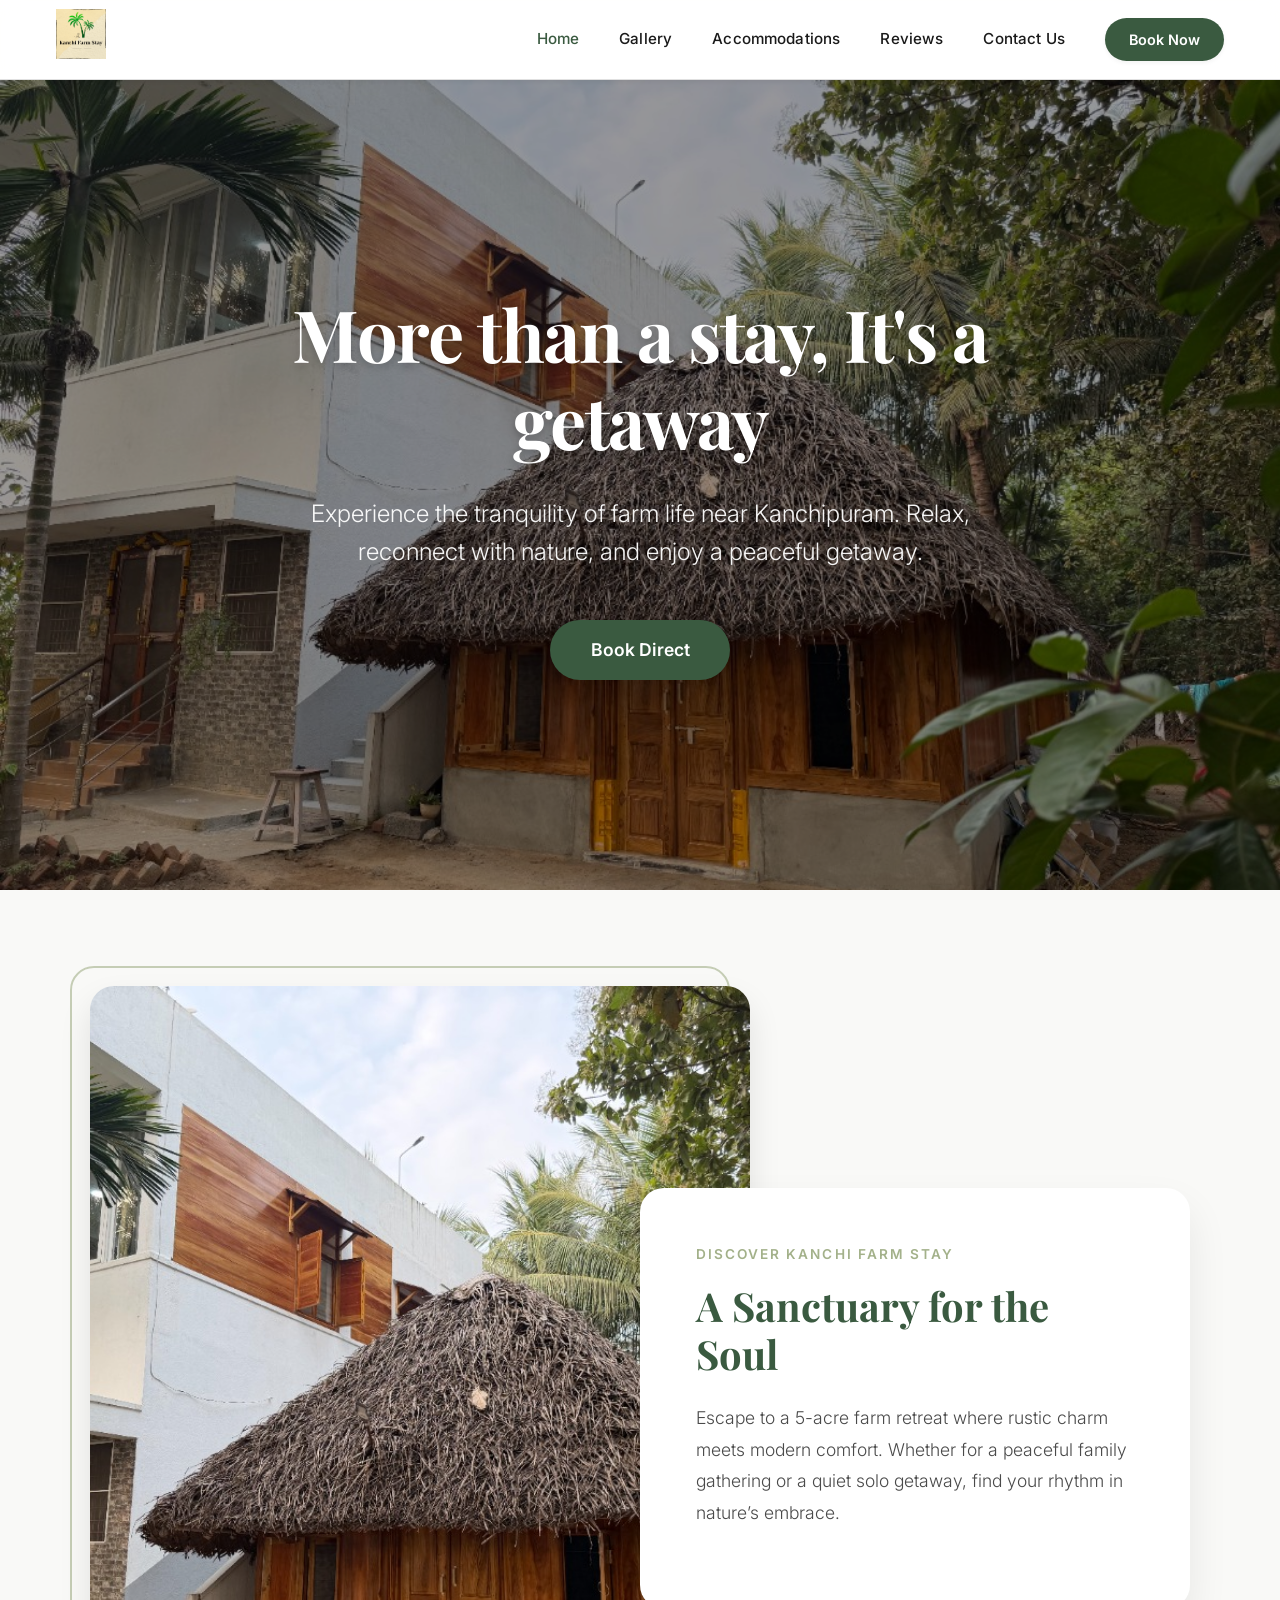
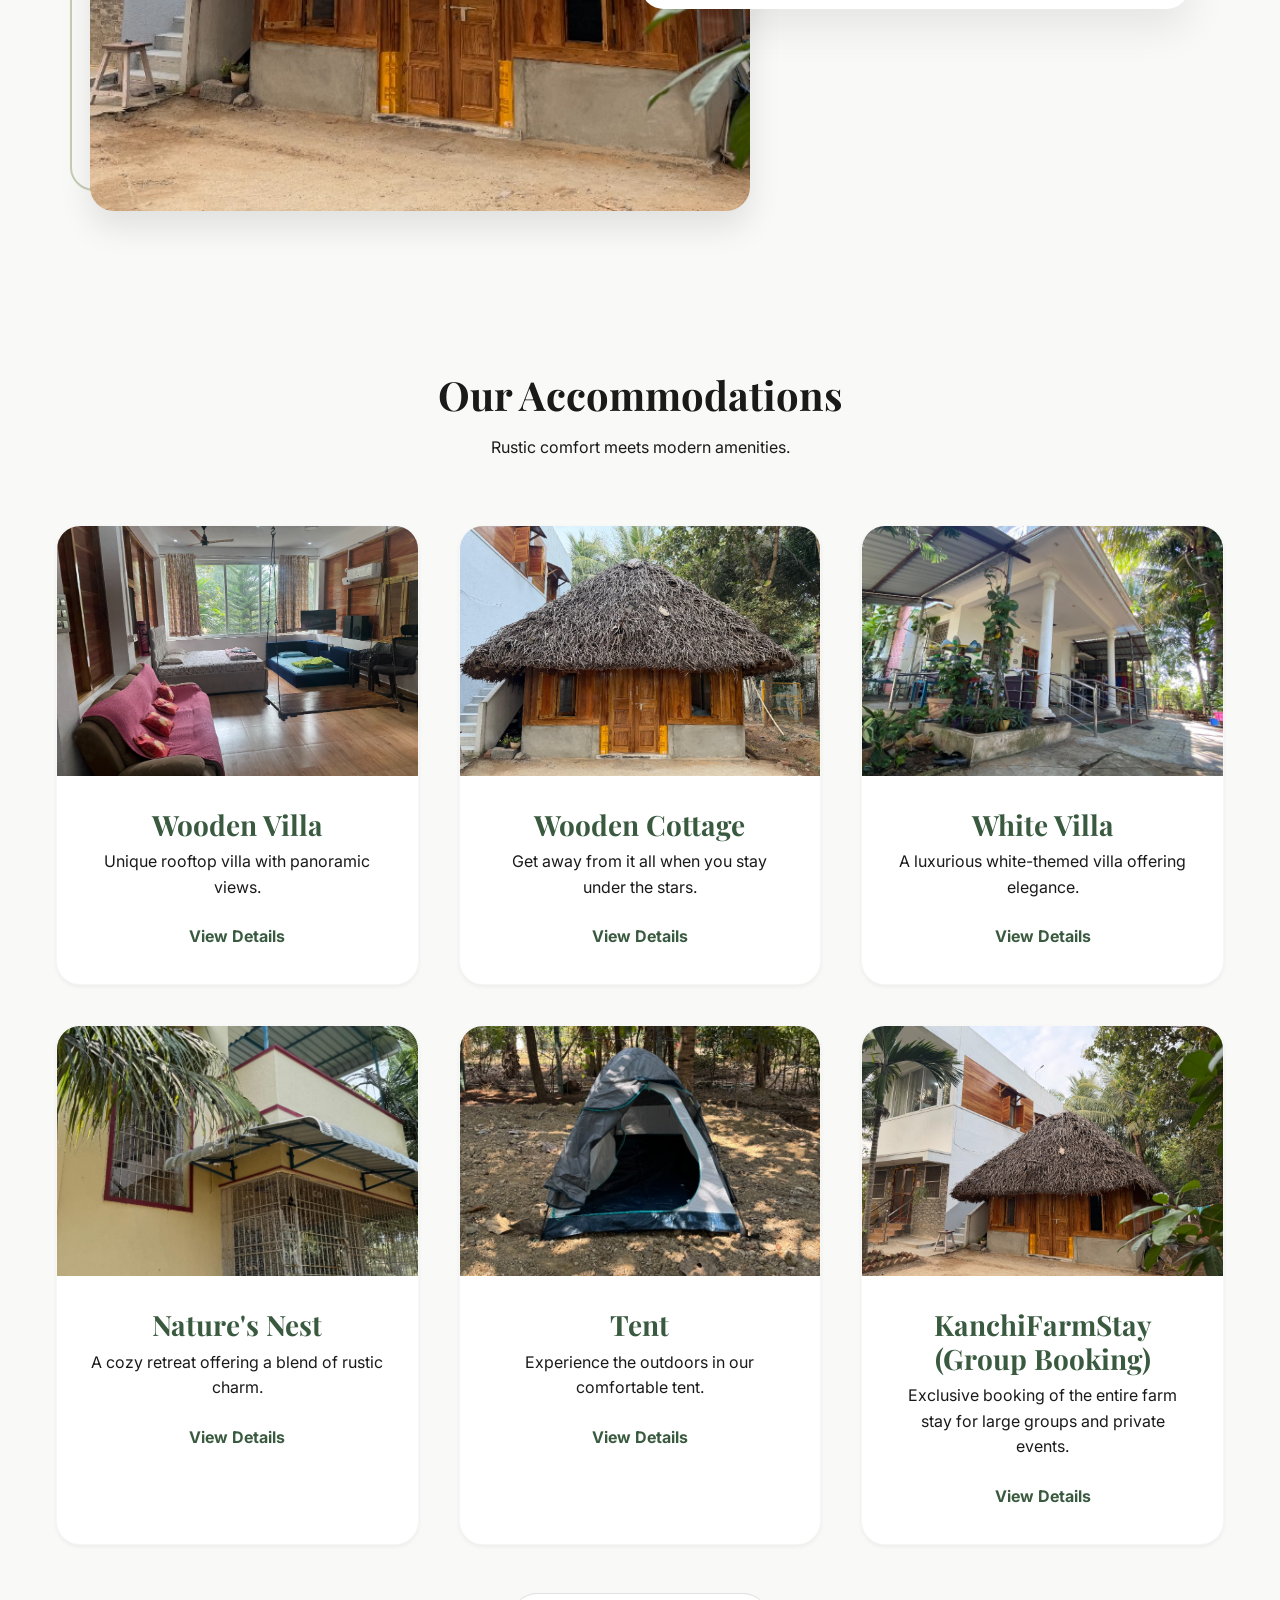
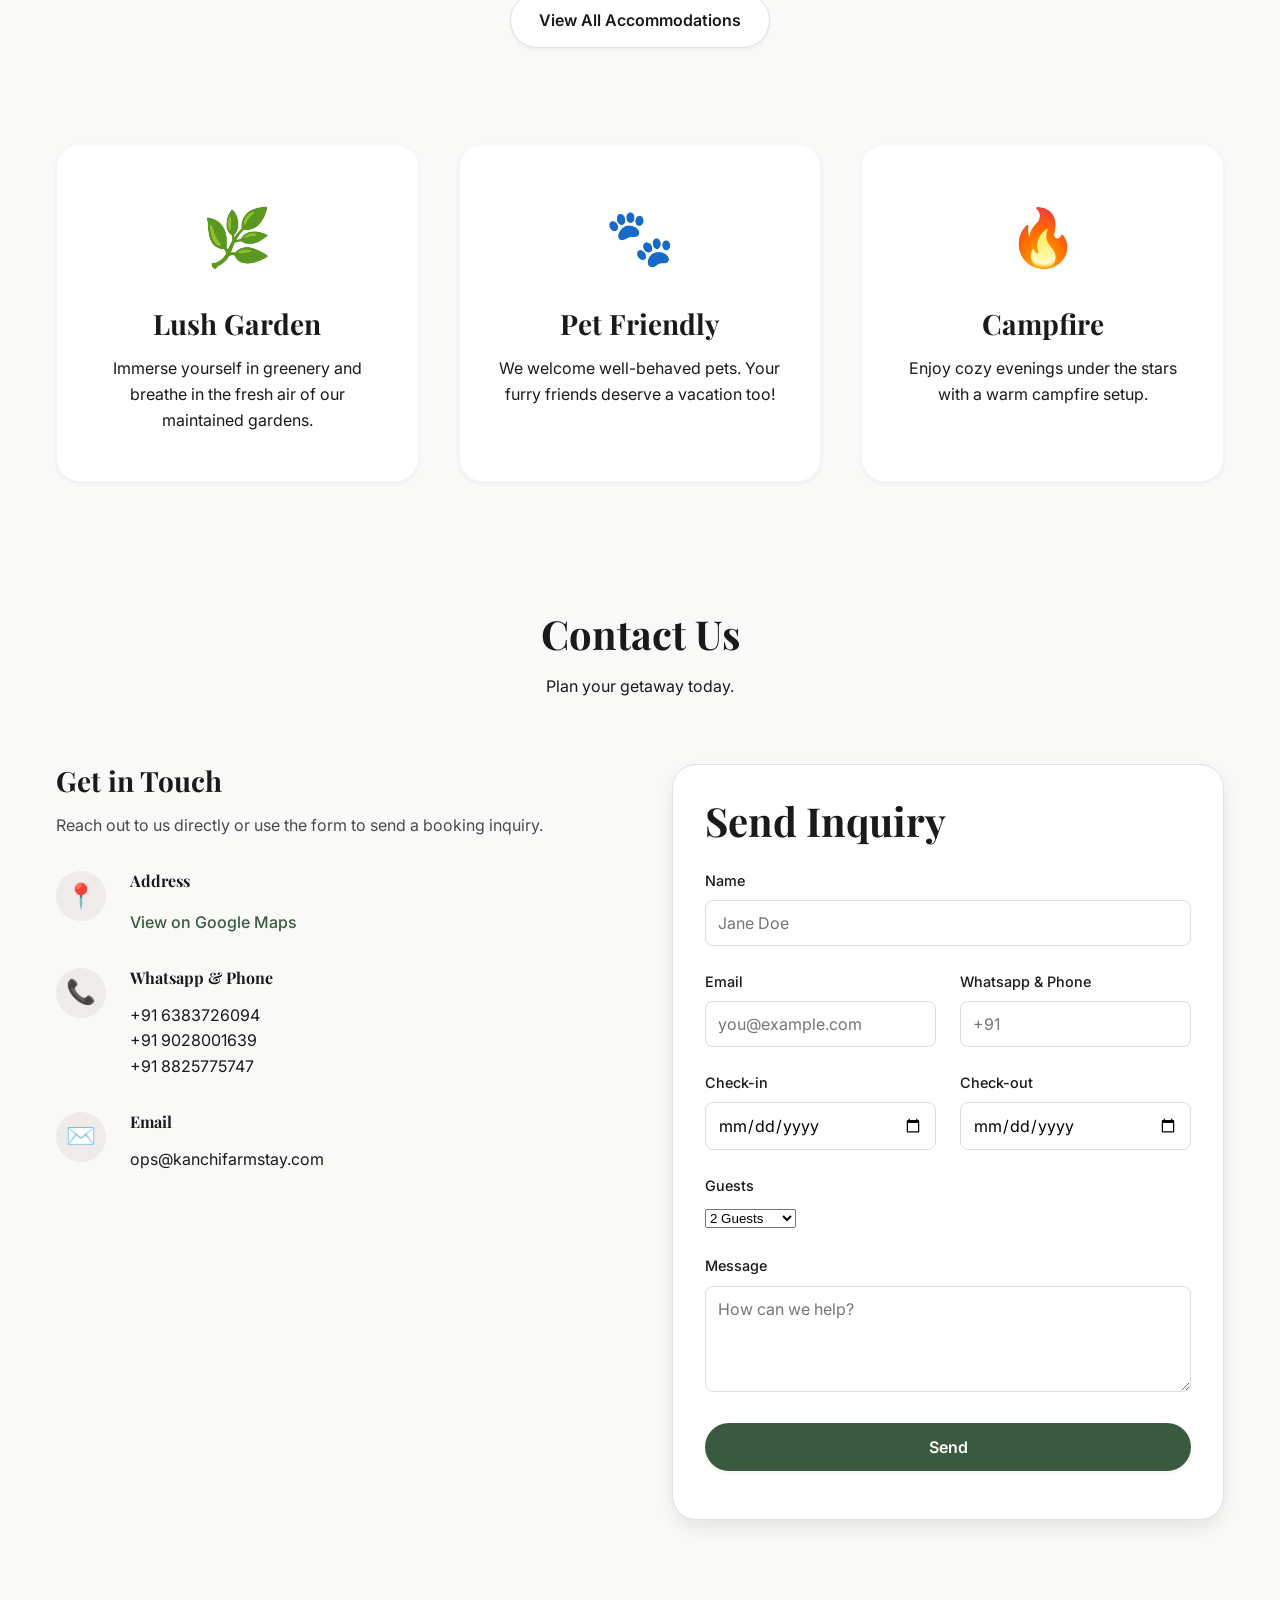
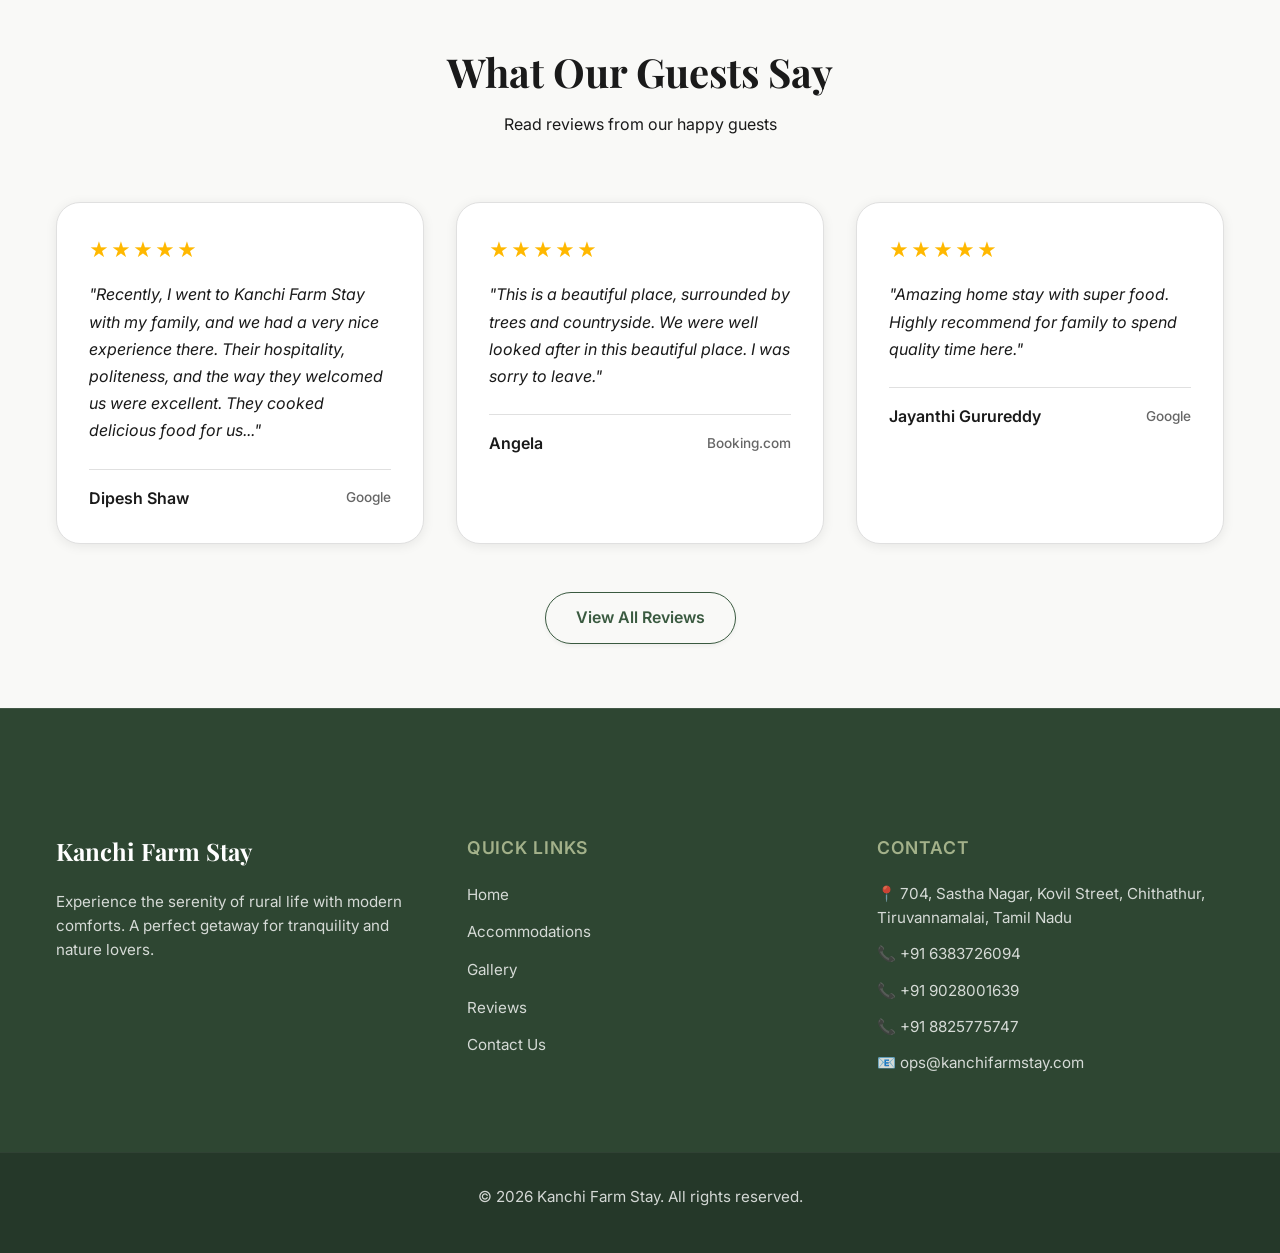
==== index.html @ 23ed34e1 "Initial commit - Kanchi Farm Stay website" ====
<!DOCTYPE html>
<html lang="en">

<head>
    <meta charset="UTF-8">
    <meta name="viewport" content="width=device-width, initial-scale=1.0">
    <title>Kanchi Farm Stay | Nature Retreat in Kanchipuram</title>
    <link rel="icon" type="image/svg+xml" href="assets/images/favicon.ico">
    <link rel="stylesheet" href="style.css">
</head>

<body>

    <!-- Navbar Placeholder -->
    <div id="navbar-placeholder"></div>

    <div class="home-page">
        <!-- Hero Section -->
        <section id="home" class="hero-section">
            <video autoplay loop muted playsinline class="hero-video" poster="assets/images/farm-hero.jpg">
                <source src="assets/videos/hero-video.MP4" type="video/mp4">
            </video>
            <div class="hero-overlay"></div>
            <div class="hero-content container">
                <h1>More than a stay, It's a getaway</h1>
                <p>Experience the tranquility of farm life near Kanchipuram. Relax, reconnect with nature, and enjoy a
                    peaceful getaway.</p>
                <div class="hero-buttons">
                    <a href="accommodations.html" class="btn btn-primary btn-lg">Book Direct</a>
                </div>
            </div>
        </section>

        <!-- About Section -->
        <section id="about" class="section about-section">
            <div class="container">
                <div class="about-layout">
                    <div class="about-image-wrapper">
                        <img src="assets/images/about-farm.jpg" alt="Kanchi Farm Stay Cottage">
                        <div class="image-accent-border"></div>
                    </div>
                    <div class="about-content-card">
                        <span class="overline">Discover Kanchi Farm Stay</span>
                        <h2>A Sanctuary for the Soul</h2>
                        <p>
                            Escape to a 5-acre farm retreat where rustic charm meets modern comfort. Whether for a
                            peaceful family gathering or a quiet solo getaway, find your rhythm in nature’s embrace.
                        </p>
                    </div>
                </div>
            </div>
        </section>

        <!-- Rooms Teaser Section -->
        <section id="rooms" class="section">
            <div class="container">
                <div class="text-center mb-lg">
                    <h2>Our Accommodations</h2>
                    <p>Rustic comfort meets modern amenities.</p>
                </div>
                <div class="rooms-grid">
                    <!-- Static Preview Cards for Home Page -->
                    <div class="room-card-preview">
                        <a href="room-details.html?id=wooden-villa" class="room-image-container" style="display:block">
                            <img src="assets/images/gallery-room-swing.jpg" alt="Wooden Villa" class="room-image">
                        </a>
                        <div class="room-preview-content">
                            <h3>Wooden Villa</h3>
                            <p>Unique rooftop villa with panoramic views.</p>
                            <a href="room-details.html?id=wooden-villa" class="btn-link">View Details</a>
                        </div>
                    </div>

                    <div class="room-card-preview">
                        <a href="room-details.html?id=wooden-cottage" class="room-image-container"
                            style="display:block">
                            <img src="assets/images/wooden-cottage-hero.jpg" alt="Wooden Cottage" class="room-image">
                        </a>
                        <div class="room-preview-content">
                            <h3>Wooden Cottage</h3>
                            <p>Get away from it all when you stay under the stars.</p>
                            <a href="room-details.html?id=wooden-cottage" class="btn-link">View Details</a>
                        </div>
                    </div>

                    <div class="room-card-preview">
                        <a href="room-details.html?id=white-villa" class="room-image-container" style="display:block">
                            <img src="assets/images/white-villa-main-hero.jpg" alt="White Villa" class="room-image">
                        </a>
                        <div class="room-preview-content">
                            <h3>White Villa</h3>
                            <p>A luxurious white-themed villa offering elegance.</p>
                            <a href="room-details.html?id=white-villa" class="btn-link">View Details</a>
                        </div>
                    </div>

                    <div class="room-card-preview">
                        <a href="room-details.html?id=natures-nest" class="room-image-container" style="display:block">
                            <img src="assets/images/natures-nest-main.jpg" alt="Nature's Nest" class="room-image">
                        </a>
                        <div class="room-preview-content">
                            <h3>Nature's Nest</h3>
                            <p>A cozy retreat offering a blend of rustic charm.</p>
                            <a href="room-details.html?id=natures-nest" class="btn-link">View Details</a>
                        </div>
                    </div>
                    
                    <div class="room-card-preview">
                        <a href="room-details.html?id=tent" class="room-image-container" style="display:block">
                            <img src="assets/images/gallery-tent-camping.jpg" alt="Tent" class="room-image">
                        </a>
                        <div class="room-preview-content">
                            <h3>Tent</h3>
                            <p>Experience the outdoors in our comfortable tent.</p>
                            <a href="room-details.html?id=tent" class="btn-link">View Details</a>
                        </div>
                    </div>
                    
                    <div class="room-card-preview">
                        <a href="room-details.html?id=kanchi-farm-stay" class="room-image-container" style="display:block">
                            <img src="assets/images/farm-hero.jpg" alt="Kanchi Farm Stay" class="room-image">
                        </a>
                        <div class="room-preview-content">
                            <h3>KanchiFarmStay (Group Booking)</h3>
                            <p>Exclusive booking of the entire farm stay for large groups and private events.</p>
                            <a href="room-details.html?id=kanchi-farm-stay" class="btn-link">View Details</a>
                        </div>
                    </div>
                </div>
                <div class="text-center" style="margin-top: 3rem;">
                    <a href="accommodations.html" class="btn btn-secondary">View All Accommodations</a>
                </div>
            </div>
        </section>

        <!-- Features Section -->
        <section class="section features-section">
            <div class="container">
                <div class="features-grid">
                    <div class="feature-card">
                        <div class="feature-icon">🌿</div>
                        <h3>Lush Garden</h3>
                        <p>Immerse yourself in greenery and breathe in the fresh air of our maintained gardens.</p>
                    </div>
                    <div class="feature-card">
                        <div class="feature-icon">🐾</div>
                        <h3>Pet Friendly</h3>
                        <p>We welcome well-behaved pets. Your furry friends deserve a vacation too!</p>
                    </div>
                    <div class="feature-card">
                        <div class="feature-icon">🔥</div>
                        <h3>Campfire</h3>
                        <p>Enjoy cozy evenings under the stars with a warm campfire setup.</p>
                    </div>
                </div>
            </div>
        </section>

        <!-- Contact Section -->
        <section id="contact" class="section">
            <div class="container">
                <div class="text-center mb-lg">
                    <h2>Contact Us</h2>
                    <p>Plan your getaway today.</p>
                </div>
                <div class="contact-grid">
                    <!-- Contact Info Side -->
                    <div class="contact-info">
                        <h3>Get in Touch</h3>
                        <p class="contact-intro">
                            Reach out to us directly or use the form to send a booking inquiry.
                        </p>

                        <div class="info-item">
                            <div class="icon">📍</div>
                            <div>
                                <h4>Address</h4>
                                <a href="https://maps.app.goo.gl/cV2gsfgTa6bsDpaW9" target="_blank"
                                    rel="noopener noreferrer"
                                    style="color: var(--color-primary); font-weight: 500; margin-top: 0.25rem; display: inline-block;">View
                                    on Google Maps</a>
                            </div>
                        </div>

                        <div class="info-item">
                            <div class="icon">📞</div>
                            <div>
                                <h4>Whatsapp & Phone</h4>
                                <p>
                                    <a href="tel:+916383726094">+91 6383726094</a><br>
                                    <a href="tel:+919028001639">+91 9028001639</a><br>
                                    <a href="tel:+918825775747">+91 8825775747</a>
                                </p>
                            </div>
                        </div>

                        <div class="info-item">
                            <div class="icon">✉️</div>
                            <div>
                                <h4>Email</h4>
                                <p><a href="mailto:ops@kanchifarmstay.com">ops@kanchifarmstay.com</a></p>
                            </div>
                        </div>
                    </div>

                    <!-- Inquiry Form Side -->
                    <div class="contact-form-container">
                        <!-- Booking Form Replicated Structure -->
                        <form class="w2p-form form-card" data-web2phone="form"
                            data-public-key="ygkAN8tl7U7WjuxLQLjhFTJX"
                            data-endpoint="https://web2phone.co.uk/api/v1/submit/"
                            style="padding: 2rem; background: white; border-radius: var(--radius-lg); box-shadow: var(--shadow-md);">
                            <h2 style="margin-bottom:1.5rem;">Send Inquiry</h2>

                            <div class="form-group">
                                <label for="your_name">Name</label>
                                <input name="your_name" type="text" id="your_name" placeholder="Jane Doe" required
                                    class="form-input">
                            </div>

                            <div class="form-row">
                                <div class="form-group">
                                    <label for="email">Email</label>
                                    <input name="email" type="email" id="email" placeholder="you@example.com" required
                                        class="form-input">
                                </div>
                                <div class="form-group">
                                    <label for="phone">Whatsapp & Phone</label>
                                    <input name="phone" type="tel" id="phone" placeholder="+91" required
                                        class="form-input">
                                </div>
                            </div>

                            <div class="form-row">
                                <div class="form-group">
                                    <label for="checkin">Check-in</label>
                                    <input type="date" name="field" id="checkin" required class="form-input">
                                </div>
                                <div class="form-group">
                                    <label for="checkout">Check-out</label>
                                    <input type="date" name="field_3" id="checkout" required class="form-input">
                                </div>
                            </div>

                            <div class="form-group">
                                <label for="guests">Guests</label>
                                <select name="field_2" id="guests" class="form-input">
                                    <option value="1">1 Guest</option>
                                    <option value="2" selected>2 Guests</option>
                                    <option value="3">3 Guests</option>
                                    <option value="4">4 Guests</option>
                                    <option value="5">5 Guests</option>
                                    <option value="6">6 Guests</option>
                                    <option value="7">7 Guests</option>
                                    <option value="8">8 Guests</option>
                                    <option value="9">9 Guests</option>
                                    <option value="10+">10+ Guests</option>
                                </select>
                            </div>

                            <div class="form-group">
                                <label for="message">Message</label>
                                <textarea name="message" id="message" rows="4" placeholder="How can we help?" required
                                    class="form-textarea"></textarea>
                            </div>

                            <button type="submit" class="btn btn-block">Send</button>
                            <p data-w2p-output class="w2p-output" aria-live="polite"
                                style="margin-top: 1rem; font-weight: 500;"></p>
                        </form>
                    </div>
                </div>
            </div>
        </section>

        <!-- Reviews Section -->
        <section class="section bg-light">
            <div class="container">
                <div class="text-center mb-lg">
                    <h2>What Our Guests Say</h2>
                    <p>Read reviews from our happy guests</p>
                </div>
                <div class="home-reviews-grid">
                    <div class="review-card-home">
                        <div class="review-stars">★★★★★</div>
                        <p class="review-text-home">
                            "Recently, I went to Kanchi Farm Stay with my family, and we had a very nice experience
                            there. Their hospitality, politeness, and the way they welcomed us were excellent. They
                            cooked delicious food for us..."
                        </p>
                        <div class="review-author">
                            <strong>Dipesh Shaw</strong>
                            <span class="review-platform">Google</span>
                        </div>
                    </div>
                    <div class="review-card-home">
                        <div class="review-stars">★★★★★</div>
                        <p class="review-text-home">
                            "This is a beautiful place, surrounded by trees and countryside. We were well looked after
                            in this beautiful place. I was sorry to leave."
                        </p>
                        <div class="review-author">
                            <strong>Angela</strong>
                            <span class="review-platform">Booking.com</span>
                        </div>
                    </div>
                    <div class="review-card-home">
                        <div class="review-stars">★★★★★</div>
                        <p class="review-text-home">
                            "Amazing home stay with super food. Highly recommend for family to spend quality time here."
                        </p>
                        <div class="review-author">
                            <strong>Jayanthi Gurureddy</strong>
                            <span class="review-platform">Google</span>
                        </div>
                    </div>
                </div>
                <div class="text-center" style="margin-top: 3rem;">
                    <a href="reviews.html" class="btn btn-outline-dark">View All Reviews</a>
                </div>
            </div>
        </section>
    </div>

    <!-- Footer Placeholder -->
    <div id="footer-placeholder"></div>

    <!-- Scripts -->
    <script src="script.js?v=3"></script>
    <script src="https://web2phone.co.uk/static/formsapp/js/embed.js?v=5" async></script>
</body>

</html>
---- style.css ----
@import url('https://fonts.googleapis.com/css2?family=Inter:wght@300;400;500;600&family=Playfair+Display:ital,wght@0,400;0,600;0,700;1,400&display=swap');

:root {
  /* Rural Bliss - Rustic Elegant Palette */
  --color-primary: #3A5A40;
  /* Forest Green */
  --color-secondary: #A3B18A;
  /* Sage Green */
  --color-accent: #EF5350;
  /* Coral/Salmon (Airbnb) */
  --color-accent-blue: #003580;
  /* Booking.com Blue */

  --color-background: #F9F9F7;
  /* Warm Cream/Off-White */
  --color-surface: #FFFFFF;
  /* Pure White */
  --color-surface-translucent: rgba(255, 255, 255, 0.9);

  --color-text: #1A1A1A;
  /* Almost Black */
  --color-text-light: #4A4A4A;
  /* Dark Grey */
  --color-text-lighter: #666666;
  /* Light Grey */

  --color-border: #E0E0E0;
  /* Light Border */

  /* Typography */
  --font-heading: 'Playfair Display', serif;
  --font-body: 'Inter', sans-serif;

  /* Spacing */
  --spacing-xs: 0.5rem;
  /* 8px */
  --spacing-sm: 1rem;
  /* 16px */
  --spacing-md: 2rem;
  /* 32px */
  --spacing-lg: 4rem;
  /* 64px */
  --spacing-xl: 8rem;
  /* 128px */

  /* Border Radius - Rounded/Soft */
  --radius-sm: 8px;
  --radius-md: 16px;
  --radius-lg: 24px;
  --radius-full: 9999px;

  /* Shadows - Soft & Modern */
  --shadow-sm: 0 2px 4px rgba(0, 0, 0, 0.05);
  --shadow-md: 0 8px 16px rgba(0, 0, 0, 0.08);
  --shadow-lg: 0 16px 32px rgba(0, 0, 0, 0.1);
}

* {
  box-sizing: border-box;
  margin: 0;
  padding: 0;
}

body {
  font-family: var(--font-body);
  background-color: var(--color-background);
  color: var(--color-text);
  line-height: 1.6;
  -webkit-font-smoothing: antialiased;
}

h1,
h2,
h3,
h4,
h5,
h6 {
  font-family: var(--font-heading);
  color: var(--color-text);
  line-height: 1.2;
  margin-bottom: var(--spacing-sm);
  font-weight: 700;
}

h1 {
  font-size: 3.5rem;
}

h2 {
  font-size: 2.5rem;
}

h3 {
  font-size: 1.75rem;
}

a {
  color: inherit;
  text-decoration: none;
  transition: color 0.2s ease;
}

button {
  cursor: pointer;
  border: none;
  font-family: var(--font-body);
}

.container {
  max-width: 1200px;
  margin: 0 auto;
  padding: 0 var(--spacing-sm);
}

.section {
  padding: var(--spacing-lg) 0;
}

/* Button Styles */
.btn {
  display: inline-flex;
  align-items: center;
  justify-content: center;
  padding: 14px 28px;
  background-color: var(--color-primary);
  color: white;
  border-radius: var(--radius-full);
  font-weight: 600;
  font-size: 1rem;
  transition: all 0.2s ease;
  box-shadow: var(--shadow-sm);
}

.btn:hover {
  transform: translateY(-2px);
  box-shadow: var(--shadow-md);
  opacity: 0.95;
}

.btn-secondary {
  background-color: var(--color-surface);
  color: var(--color-text);
  border: 1px solid var(--color-border);
}

.btn-secondary:hover {
  background-color: #F5F5F5;
}

.btn-outline {
  background-color: transparent;
  border: 2px solid white;
  color: white;
}

.btn-outline:hover {
  background-color: white;
  color: var(--color-text);
}

/* Utilities */
.text-center {
  text-align: center;
}

.mb-sm {
  margin-bottom: var(--spacing-sm);
}

.mb-md {
  margin-bottom: var(--spacing-md);
}

.mb-lg {
  margin-bottom: var(--spacing-lg);
}

/* Navbar.css */
.navbar {
    background-color: var(--color-surface-translucent);
    backdrop-filter: blur(10px);
    -webkit-backdrop-filter: blur(10px);
    box-shadow: var(--shadow-sm);
    position: sticky;
    top: 0;
    z-index: 1000;
    height: 80px;
    display: flex;
    align-items: center;
    border-bottom: 1px solid var(--color-border);
}

.navbar-container {
    display: flex;
    justify-content: space-between;
    align-items: center;
    width: 100%;
}

.navbar-logo {
    font-family: var(--font-heading);
    font-size: 1.75rem;
    font-weight: 700;
    color: var(--color-primary);
    letter-spacing: -0.02em;
}

.logo-img {
    height: 50px;
    width: auto;
    object-fit: contain;
}

.navbar-links {
    display: flex;
    gap: 2.5rem;
    align-items: center;
}

.nav-link {
    font-family: var(--font-body);
    font-weight: 500;
    font-size: 0.95rem;
    color: var(--color-text);
    transition: color 0.2s;
    letter-spacing: 0.01em;
}

.nav-link:hover,
.nav-link.active {
    color: var(--color-primary);
}

.booking-btn {
    padding: 10px 24px;
    font-size: 0.9rem;
}

.navbar-toggle {
    display: none;
    flex-direction: column;
    cursor: pointer;
    gap: 6px;
}

.bar {
    width: 24px;
    height: 2px;
    background-color: var(--color-text);
    border-radius: 2px;
    transition: all 0.3s ease;
}

@media (max-width: 768px) {
    .navbar-links {
        position: absolute;
        top: 80px;
        left: 0;
        right: 0;
        background-color: var(--color-surface);
        flex-direction: column;
        padding: 2rem;
        gap: 1.5rem;
        box-shadow: var(--shadow-lg);
        transform: translateY(-150%);
        transition: transform 0.3s cubic-bezier(0.4, 0, 0.2, 1);
        border-bottom: 1px solid var(--color-border);
    }

    .navbar-links.active {
        transform: translateY(0);
    }

    .navbar-toggle {
        display: flex;
    }
}

/* Footer.css */
.footer {
    background-color: #2E4632;
    color: white;
    padding-top: var(--spacing-xl);
    border-top: 1px solid rgba(255, 255, 255, 0.1);
}

.footer-container {
    display: grid;
    grid-template-columns: repeat(auto-fit, minmax(250px, 1fr));
    gap: var(--spacing-lg);
    padding-bottom: var(--spacing-lg);
}

.footer h3 {
    color: white;
    font-size: 1.5rem;
    margin-bottom: 1.5rem;
    font-family: var(--font-heading);
}

.footer h4 {
    color: #A3B18A;
    font-size: 1.1rem;
    font-weight: 600;
    margin-bottom: 1.5rem;
    text-transform: uppercase;
    letter-spacing: 0.05em;
    font-family: var(--font-body);
}

.footer p {
    margin-bottom: 0.75rem;
    color: rgba(255, 255, 255, 0.8);
    font-size: 0.95rem;
    line-height: 1.6;
}

.footer ul {
    list-style: none;
}

.footer li {
    margin-bottom: 12px;
}

.footer a {
    color: rgba(255, 255, 255, 0.8);
    transition: color 0.2s;
    font-size: 0.95rem;
}

.footer a:hover {
    color: white;
}

.footer-bottom {
    background-color: #253829;
    padding: 2rem 0;
    text-align: center;
    font-size: 0.85rem;
    color: rgba(255, 255, 255, 0.6);
    border-top: 1px solid rgba(255, 255, 255, 0.05);
}

/* Home.css */
.hero-section {
    position: relative;
    height: 90vh;
    min-height: 600px;
    background-color: var(--color-primary);
    overflow: hidden;
    display: flex;
    align-items: center;
    justify-content: center;
    text-align: center;
    color: white;
}

.hero-video {
    position: absolute;
    top: 0;
    left: 0;
    width: 100%;
    height: 100%;
    object-fit: cover;
    z-index: 0;
}

.hero-overlay {
    position: absolute;
    top: 0;
    left: 0;
    width: 100%;
    height: 100%;
    background-color: rgba(0, 0, 0, 0.4);
    z-index: 1;
}

.hero-content {
    position: relative;
    z-index: 2;
    max-width: 900px;
    padding: 2rem;
}

.hero-content h1 {
    font-size: 4.5rem;
    margin-bottom: 2rem;
    color: white;
    font-weight: 700;
    letter-spacing: -0.02em;
    text-shadow: 0 4px 8px rgba(0, 0, 0, 0.2);
}

.hero-content p {
    font-size: 1.5rem;
    margin-bottom: 3rem;
    opacity: 0.95;
    font-weight: 300;
    max-width: 700px;
    margin-left: auto;
    margin-right: auto;
}

.hero-buttons {
    display: flex;
    gap: 1.5rem;
    justify-content: center;
    flex-wrap: wrap;
}

.btn-lg {
    padding: 16px 36px;
    font-size: 1.1rem;
    min-width: 180px;
}

.btn-airbnb {
    background-color: #FF5A5F;
    color: white;
    box-shadow: var(--shadow-sm);
    border-radius: var(--radius-full);
    display: inline-flex;
    align-items: center;
    justify-content: center;
    font-weight: 600;
    transition: all 0.2s;
}

.btn-airbnb:hover {
    background-color: #E0484D;
    transform: translateY(-2px);
    box-shadow: var(--shadow-md);
}

.btn-booking {
    background-color: #003580;
    color: white;
    box-shadow: var(--shadow-sm);
    border-radius: var(--radius-full);
    display: inline-flex;
    align-items: center;
    justify-content: center;
    font-weight: 600;
    transition: all 0.2s;
}

.btn-booking:hover {
    background-color: #002860;
    transform: translateY(-2px);
    box-shadow: var(--shadow-md);
}

.about-section {
    padding: 6rem 0;
    overflow-x: hidden;
}

.about-layout {
    display: flex;
    align-items: center;
    position: relative;
    max-width: 1100px;
    margin: 0 auto;
}

.about-image-wrapper {
    width: 60%;
    position: relative;
    z-index: 1;
}

.about-image-wrapper img {
    width: 100%;
    height: auto;
    border-radius: var(--radius-lg);
    box-shadow: var(--shadow-lg);
    display: block;
    aspect-ratio: 4/5;
    object-fit: cover;
}

.image-accent-border {
    position: absolute;
    top: -20px;
    left: -20px;
    width: 100%;
    height: 100%;
    border: 2px solid var(--color-secondary);
    border-radius: var(--radius-lg);
    z-index: -1;
    opacity: 0.6;
}

.about-content-card {
    width: 50%;
    background-color: var(--color-surface);
    padding: 3.5rem;
    border-radius: var(--radius-lg);
    box-shadow: 0 20px 40px rgba(0, 0, 0, 0.08);
    margin-left: -10%;
    position: relative;
    z-index: 2;
}

.overline {
    display: block;
    font-size: 0.85rem;
    text-transform: uppercase;
    letter-spacing: 0.15em;
    font-weight: 600;
    color: var(--color-secondary);
    margin-bottom: 1rem;
}

.about-content-card h2 {
    font-size: 2.5rem;
    color: var(--color-primary);
    margin-bottom: 1.5rem;
    line-height: 1.2;
}

.about-content-card p {
    font-size: 1.1rem;
    color: var(--color-text-light);
    line-height: 1.8;
    margin-bottom: 1.5rem;
    font-weight: 300;
}

.about-stats-grid {
    display: flex;
    gap: 3rem;
    margin-top: 2.5rem;
    padding-top: 2rem;
    border-top: 1px solid rgba(0, 0, 0, 0.08);
}

.stat-item {
    display: flex;
    flex-direction: column;
}

.stat-number {
    font-family: var(--font-heading);
    font-size: 2rem;
    color: var(--color-primary);
    font-weight: 700;
    line-height: 1;
    margin-bottom: 0.5rem;
}

.stat-label {
    font-size: 0.85rem;
    color: var(--color-text-lighter);
    text-transform: uppercase;
    letter-spacing: 0.05em;
    font-weight: 500;
}

/* Home Features */
.features-section {
    background-color: var(--color-background);
    padding-top: 2rem;
}

.features-grid {
    display: grid;
    grid-template-columns: repeat(auto-fit, minmax(280px, 1fr));
    gap: 2.5rem;
    text-align: center;
}

.feature-card {
    background: white;
    padding: 3rem 2rem;
    border-radius: var(--radius-lg);
    box-shadow: var(--shadow-sm);
    transition: transform 0.3s ease, box-shadow 0.3s ease;
    border: 1px solid rgba(0, 0, 0, 0.03);
}

.feature-card:hover {
    transform: translateY(-8px);
    box-shadow: var(--shadow-md);
}

.feature-icon {
    font-size: 3.5rem;
    margin-bottom: 1.5rem;
    color: var(--color-primary);
}

/* Home Rooms Teaser */
.rooms-grid {
    display: flex;
    flex-wrap: wrap;
    justify-content: center;
    gap: 2.5rem;
}

.room-card-preview {
    flex: 0 0 calc(33.333% - 1.67rem);
    min-width: 280px;
    max-width: 380px;
    background: white;
    border-radius: var(--radius-lg);
    overflow: hidden;
    box-shadow: var(--shadow-sm);
    transition: all 0.3s ease;
    border: 1px solid rgba(0, 0, 0, 0.03);
}

.room-card-preview:hover {
    transform: translateY(-5px);
    box-shadow: var(--shadow-md);
}

.room-preview-img {
    height: 240px;
    background-color: #ccc;
    position: relative;
}

.room-preview-img.color-1 { background-color: #B5C99A; }
.room-preview-img.color-2 { background-color: #97A97C; }
.room-preview-img.color-3 { background-color: #87986A; }

.room-image-container {
    height: 250px;
    width: 100%;
    overflow: hidden;
}

.room-image {
    width: 100%;
    height: 100%;
    object-fit: cover;
    transition: transform 0.5s ease;
}

.room-card-preview:hover .room-image {
    transform: scale(1.05);
}

.room-preview-content {
    padding: 2rem;
    text-align: center;
}

.room-preview-content h3 {
    margin-bottom: 0.5rem;
    color: var(--color-primary);
}

.btn-link {
    color: var(--color-primary);
    font-weight: 700;
    margin-top: 1.5rem;
    display: inline-block;
    border-bottom: 2px solid transparent;
    transition: border-color 0.2s;
}

.btn-link:hover {
    border-color: var(--color-primary);
}

/* Home Reviews */
.home-reviews-grid {
    display: grid;
    grid-template-columns: repeat(auto-fit, minmax(300px, 1fr));
    gap: 2rem;
    margin-top: 3rem;
}

.review-card-home {
    background: white;
    padding: 2rem;
    border-radius: var(--radius-lg);
    box-shadow: 0 2px 12px rgba(0, 0, 0, 0.08);
    border: 1px solid var(--color-border);
    transition: transform 0.3s, box-shadow 0.3s;
}

.review-card-home:hover {
    transform: translateY(-4px);
    box-shadow: 0 4px 20px rgba(0, 0, 0, 0.12);
}

.review-stars {
    color: #FFB800;
    font-size: 1.2rem;
    margin-bottom: 1rem;
    letter-spacing: 2px;
}

.review-text-home {
    color: var(--color-text);
    line-height: 1.7;
    font-size: 1rem;
    margin-bottom: 1.5rem;
    font-style: italic;
}

.review-author {
    display: flex;
    justify-content: space-between;
    align-items: center;
    padding-top: 1rem;
    border-top: 1px solid var(--color-border);
}

.review-author strong {
    color: var(--color-text);
    font-weight: 600;
}

.review-platform {
    font-size: 0.85rem;
    color: var(--color-text-lighter);
    font-weight: 500;
}

@media (max-width: 900px) {
    .about-layout {
        flex-direction: column;
    }

    .about-image-wrapper {
        width: 100%;
        margin-bottom: -2rem;
    }

    .about-image-wrapper img {
        aspect-ratio: 16/9;
    }

    .about-content-card {
        width: 90%;
        margin-left: 0;
        padding: 2rem;
    }

    .image-accent-border {
        display: none;
    }
}

@media (max-width: 768px) {
    .hero-content h1 {
        font-size: 2.5rem;
    }

    .hero-content p {
        font-size: 1.1rem;
    }

    .hero-buttons {
        flex-direction: column;
        align-items: stretch;
    }

    .feature-card {
        padding: 2rem;
    }
    
    .home-reviews-grid {
        grid-template-columns: 1fr;
    }
}

/* Accommodations.css */
.page-header {
    background-color: var(--color-primary);
    color: white;
    padding: 6rem 0 4rem;
    /* margin-top: 80px; removed sticky quirk */
}

.page-header h1 {
    color: white;
    font-size: 3.5rem;
    margin-bottom: 1rem;
}

.page-header p {
    font-size: 1.2rem;
    opacity: 0.9;
    font-weight: 300;
}

.rooms-grid-large {
    display: grid;
    gap: 4rem;
}

.room-card-large {
    display: grid;
    grid-template-columns: 1fr 1fr;
    gap: 3rem;
    align-items: center;
    background: white;
    border-radius: var(--radius-lg);
    overflow: hidden;
}

.room-card-large:nth-child(even) .room-img-wrapper {
    order: 2;
}

.room-img-wrapper {
    height: 400px;
    overflow: hidden;
    border-radius: var(--radius-lg);
}

.room-img-wrapper img {
    width: 100%;
    height: 100%;
    object-fit: cover;
    transition: transform 0.5s ease;
}

.room-card-large:hover .room-img-wrapper img {
    transform: scale(1.03);
}

.room-content {
    padding: 2rem;
}

.room-content h2 {
    font-size: 2.5rem;
    color: var(--color-primary);
    margin-bottom: 1rem;
}

.room-desc {
    font-size: 1.1rem;
    color: var(--color-text-light);
    margin-bottom: 1.5rem;
    line-height: 1.6;
}

.room-meta {
    display: flex;
    gap: 2rem;
    margin-bottom: 2rem;
    font-weight: 500;
    color: var(--color-text-light);
}

.btn-outline-dark {
    display: inline-block;
    padding: 12px 30px;
    background-color: transparent;
    border: 1px solid var(--color-primary);
    color: var(--color-primary);
    text-decoration: none;
    border-radius: var(--radius-full);
    font-weight: 600;
    transition: all 0.2s;
}

.btn-outline-dark:hover {
    background-color: var(--color-primary);
    color: white;
}

@media (max-width: 768px) {
    .page-header h1 {
        font-size: 2.5rem;
    }

    .room-card-large {
        grid-template-columns: 1fr;
        gap: 1rem;
    }

    .room-card-large:nth-child(even) .room-img-wrapper {
        order: 0;
    }

    .room-img-wrapper {
        height: 250px;
    }
}

/* RoomDetails.css */
.room-hero {
    height: 60vh;
    min-height: 400px;
    position: relative;
}

.room-hero-img {
    width: 100%;
    height: 100%;
    object-fit: contain;
    object-position: center;
    background: #000;
}

.room-hero-overlay {
    position: absolute;
    bottom: 0;
    left: 0;
    width: 100%;
    height: 100%;
    background: linear-gradient(to top, rgba(0, 0, 0, 0.8) 0%, rgba(0, 0, 0, 0) 50%);
    display: flex;
    align-items: flex-end;
    padding-bottom: 4rem;
}

.room-hero-overlay .container {
    width: 100%;
    text-align: center;
}

.room-hero-overlay h1 {
    color: #FFFFFF !important;
    font-size: 4rem;
    font-weight: 700;
    text-shadow: 1px 1px 4px rgba(0, 0, 0, 0.4);
    margin-bottom: 0;
    letter-spacing: 1px;
}

.details-grid {
    display: grid;
    grid-template-columns: 2fr 1fr;
    gap: 4rem;
}

.full-desc {
    font-size: 1.2rem;
    line-height: 1.8;
    color: var(--color-text);
    margin-bottom: 3rem;
    white-space: pre-line;
}

.amenities-list {
    display: grid;
    grid-template-columns: 1fr 1fr;
    gap: 1rem;
    list-style: none;
}

.amenities-list li {
    background: #f5f5f5;
    padding: 0.8rem 1.2rem;
    border-radius: var(--radius-sm);
    font-weight: 500;
    color: var(--color-primary);
}

.room-gallery {
    margin: 3rem 0;
}

.room-gallery h3 {
    margin-bottom: 1.5rem;
    color: var(--color-primary);
}

.gallery-grid {
    /* Using same class as gallery page but adjusted context */
    display: grid;
    grid-template-columns: repeat(auto-fit, minmax(200px, 1fr));
    gap: 1.5rem;
}

.booking-card {
    background: white;
    padding: 2rem;
    border-radius: var(--radius-lg);
    box-shadow: var(--shadow-md);
    border: 1px solid var(--color-border);
    position: sticky;
    top: 100px;
}

.price-tag {
    font-size: 1.5rem;
    font-family: var(--font-heading);
    color: var(--color-primary);
    font-weight: 700;
    margin: 1rem 0;
}

.info-row {
    display: flex;
    justify-content: space-between;
    margin-bottom: 2rem;
    font-weight: 500;
}

.btn-block {
    display: block;
    width: 100%;
    text-align: center;
}

@media (max-width: 900px) {
    .details-grid {
        grid-template-columns: 1fr;
        gap: 2rem;
    }
}

/* Gallery.css */
.gallery-grid-page {
    display: grid;
    grid-template-columns: repeat(auto-fill, minmax(300px, 1fr));
    gap: 1.5rem;
}

.gallery-item {
    position: relative;
    border-radius: var(--radius-md);
    overflow: hidden;
    aspect-ratio: 4/3;
    box-shadow: var(--shadow-sm);
    cursor: pointer;
}

.gallery-item img {
    width: 100%;
    height: 100%;
    object-fit: cover;
    transition: transform 0.5s ease;
}

.gallery-item:hover img {
    transform: scale(1.05);
}

.image-overlay {
    position: absolute;
    bottom: 0;
    left: 0;
    right: 0;
    background: linear-gradient(to top, rgba(0, 0, 0, 0.7), transparent);
    padding: 1.5rem;
    color: white;
    opacity: 0;
    transition: opacity 0.3s ease;
}

.gallery-item:hover .image-overlay {
    opacity: 1;
}

.image-overlay span {
    font-weight: 500;
    font-size: 1.1rem;
}

/* Reviews.css */
.reviews-page {
    /* padding-top: 80px; removed sticky quirk */
}

.reviews-header {
    background: linear-gradient(135deg, var(--color-primary) 0%, var(--color-secondary) 100%);
    padding: 4rem 0;
    text-align: center;
    color: white;
}

.reviews-header h1 {
    font-size: 3rem;
    margin-bottom: 1rem;
    color: white;
}

.reviews-header p {
    font-size: 1.2rem;
    opacity: 0.95;
}

.filter-buttons {
    display: flex;
    gap: 1rem;
    margin-bottom: 3rem;
    flex-wrap: wrap;
    justify-content: center;
}

.filter-btn {
    padding: 0.75rem 1.5rem;
    border: 2px solid var(--color-border);
    background: white;
    border-radius: var(--radius-full);
    font-weight: 500;
    cursor: pointer;
    transition: all 0.3s;
    font-size: 1rem;
}

.filter-btn:hover {
    border-color: var(--color-primary);
    color: var(--color-primary);
}

.filter-btn.active {
    background: var(--color-primary);
    color: white;
    border-color: var(--color-primary);
}

.reviews-grid-page {
    display: grid;
    grid-template-columns: repeat(auto-fill, minmax(350px, 1fr));
    gap: 2rem;
}

.review-card {
    background: white;
    padding: 2rem;
    border-radius: var(--radius-lg);
    box-shadow: 0 2px 8px rgba(0, 0, 0, 0.08);
    border: 1px solid var(--color-border);
    transition: transform 0.3s, box-shadow 0.3s;
}

.review-card:hover {
    transform: translateY(-4px);
    box-shadow: 0 4px 16px rgba(0, 0, 0, 0.12);
}

.review-header {
    display: flex;
    justify-content: space-between;
    align-items: flex-start;
    margin-bottom: 1rem;
}

.reviewer-info {
    display: flex;
    gap: 1rem;
    align-items: center;
}

.reviewer-avatar {
    width: 48px;
    height: 48px;
    border-radius: 50%;
    background: var(--color-primary);
    color: white;
    display: flex;
    align-items: center;
    justify-content: center;
    font-size: 1.2rem;
    font-weight: 600;
}

.reviewer-name {
    font-size: 1.1rem;
    font-weight: 600;
    color: var(--color-text);
    margin: 0;
}

.review-date {
    font-size: 0.9rem;
    color: var(--color-text-lighter);
    margin: 0.25rem 0 0 0;
}

.platform-badge {
    padding: 0.4rem 0.8rem;
    border-radius: var(--radius-sm);
    color: white;
    font-size: 0.85rem;
    font-weight: 600;
    white-space: nowrap;
}

.review-rating {
    display: flex;
    justify-content: space-between;
    align-items: center;
    margin-bottom: 1rem;
    padding-bottom: 1rem;
    border-bottom: 1px solid var(--color-border);
}

.stars {
    color: #FFB800;
    font-size: 1.2rem;
    letter-spacing: 2px;
}

.room-tag {
    font-size: 0.85rem;
    color: var(--color-text-lighter);
    font-weight: 500;
}

.review-text {
    color: var(--color-text);
    line-height: 1.7;
    font-size: 1rem;
}

.no-reviews {
    text-align: center;
    padding: 4rem 0;
    color: var(--color-text-lighter);
    font-size: 1.1rem;
}

@media (max-width: 768px) {
    .reviews-header h1 {
        font-size: 2rem;
    }

    .reviews-grid-page {
        grid-template-columns: 1fr;
    }

    .filter-buttons {
        flex-direction: column;
    }

    .filter-btn {
        width: 100%;
    }
}

/* Contact.css */
.contact-grid {
    display: grid;
    grid-template-columns: 1fr 1fr;
    gap: 4rem;
}

.contact-intro {
    margin-bottom: 2rem;
    color: var(--color-text-light);
}

.info-item {
    display: flex;
    gap: 1.5rem;
    margin-bottom: 2rem;
}

.info-item .icon {
    font-size: 1.5rem;
    background-color: #EFEBE9;
    width: 50px;
    height: 50px;
    display: flex;
    align-items: center;
    justify-content: center;
    border-radius: 50%;
    color: var(--color-primary);
}

.info-item h3 {
    font-size: 1.1rem;
    margin-bottom: 0.25rem;
}

.map-link {
    color: var(--color-primary);
    text-decoration: underline;
    font-size: 0.9rem;
}

.external-booking {
    margin-top: 3rem;
    padding-top: 2rem;
    border-top: 1px solid var(--color-border);
}

.partner-buttons {
    display: flex;
    gap: 1rem;
    margin-top: 1rem;
    flex-wrap: wrap;
}

.btn-outline-partner {
    border: 1px solid #ccc;
    padding: 10px 20px;
    border-radius: var(--radius-sm);
    color: var(--color-text);
    font-weight: 500;
}

.btn-outline-partner:hover {
    border-color: var(--color-primary);
    color: var(--color-primary);
}

.btn-outline-partner.disabled {
    opacity: 0.5;
    cursor: not-allowed;
}

/* Form Styles */
.form-card {
    background: white;
    padding: 2.5rem;
    border-radius: var(--radius-md);
    box-shadow: var(--shadow-md);
    border: 1px solid var(--color-border);
}

.form-group {
    margin-bottom: 1.5rem;
}

.form-row {
    display: grid;
    grid-template-columns: 1fr 1fr;
    gap: 1.5rem;
}

label {
    display: block;
    margin-bottom: 0.5rem;
    font-weight: 500;
    font-size: 0.9rem;
    color: var(--color-text);
}

input,
textarea {
    width: 100%;
    padding: 12px;
    border: 1px solid #ddd;
    border-radius: var(--radius-sm);
    font-family: inherit;
    font-size: 1rem;
    transition: border-color 0.2s;
}

input:focus,
textarea:focus {
    outline: none;
    border-color: var(--color-primary);
}

.success-message {
    text-align: center;
    padding: 2rem 0;
}

.success-message h3 {
    color: var(--color-primary);
    margin-bottom: 1rem;
}

@media (max-width: 768px) {
    .contact-grid {
        grid-template-columns: 1fr;
        gap: 3rem;
    }

    .form-row {
        grid-template-columns: 1fr;
        gap: 0;
    }
}
/* Lightbox */
.lightbox {
    position: fixed;
    top: 0;
    left: 0;
    width: 100%;
    height: 100%;
    background-color: rgba(0, 0, 0, 0.9);
    z-index: 2000;
    display: flex;
    justify-content: center;
    align-items: center;
    opacity: 0;
    pointer-events: none;
    transition: opacity 0.3s ease;
}

.lightbox.active {
    opacity: 1;
    pointer-events: auto;
}

.lightbox img {
    max-width: 90%;
    max-height: 90vh;
    border-radius: var(--radius-sm);
    box-shadow: var(--shadow-lg);
    transform: scale(0.9);
    transition: transform 0.3s ease;
}

.lightbox.active img {
    transform: scale(1);
}

.lightbox-close {
    position: absolute;
    top: 20px;
    right: 30px;
    color: white;
    font-size: 3rem;
    cursor: pointer;
    line-height: 1;
    transition: color 0.2s;
    font-family: sans-serif;
}

.lightbox-close:hover {
    color: var(--color-accent);
}
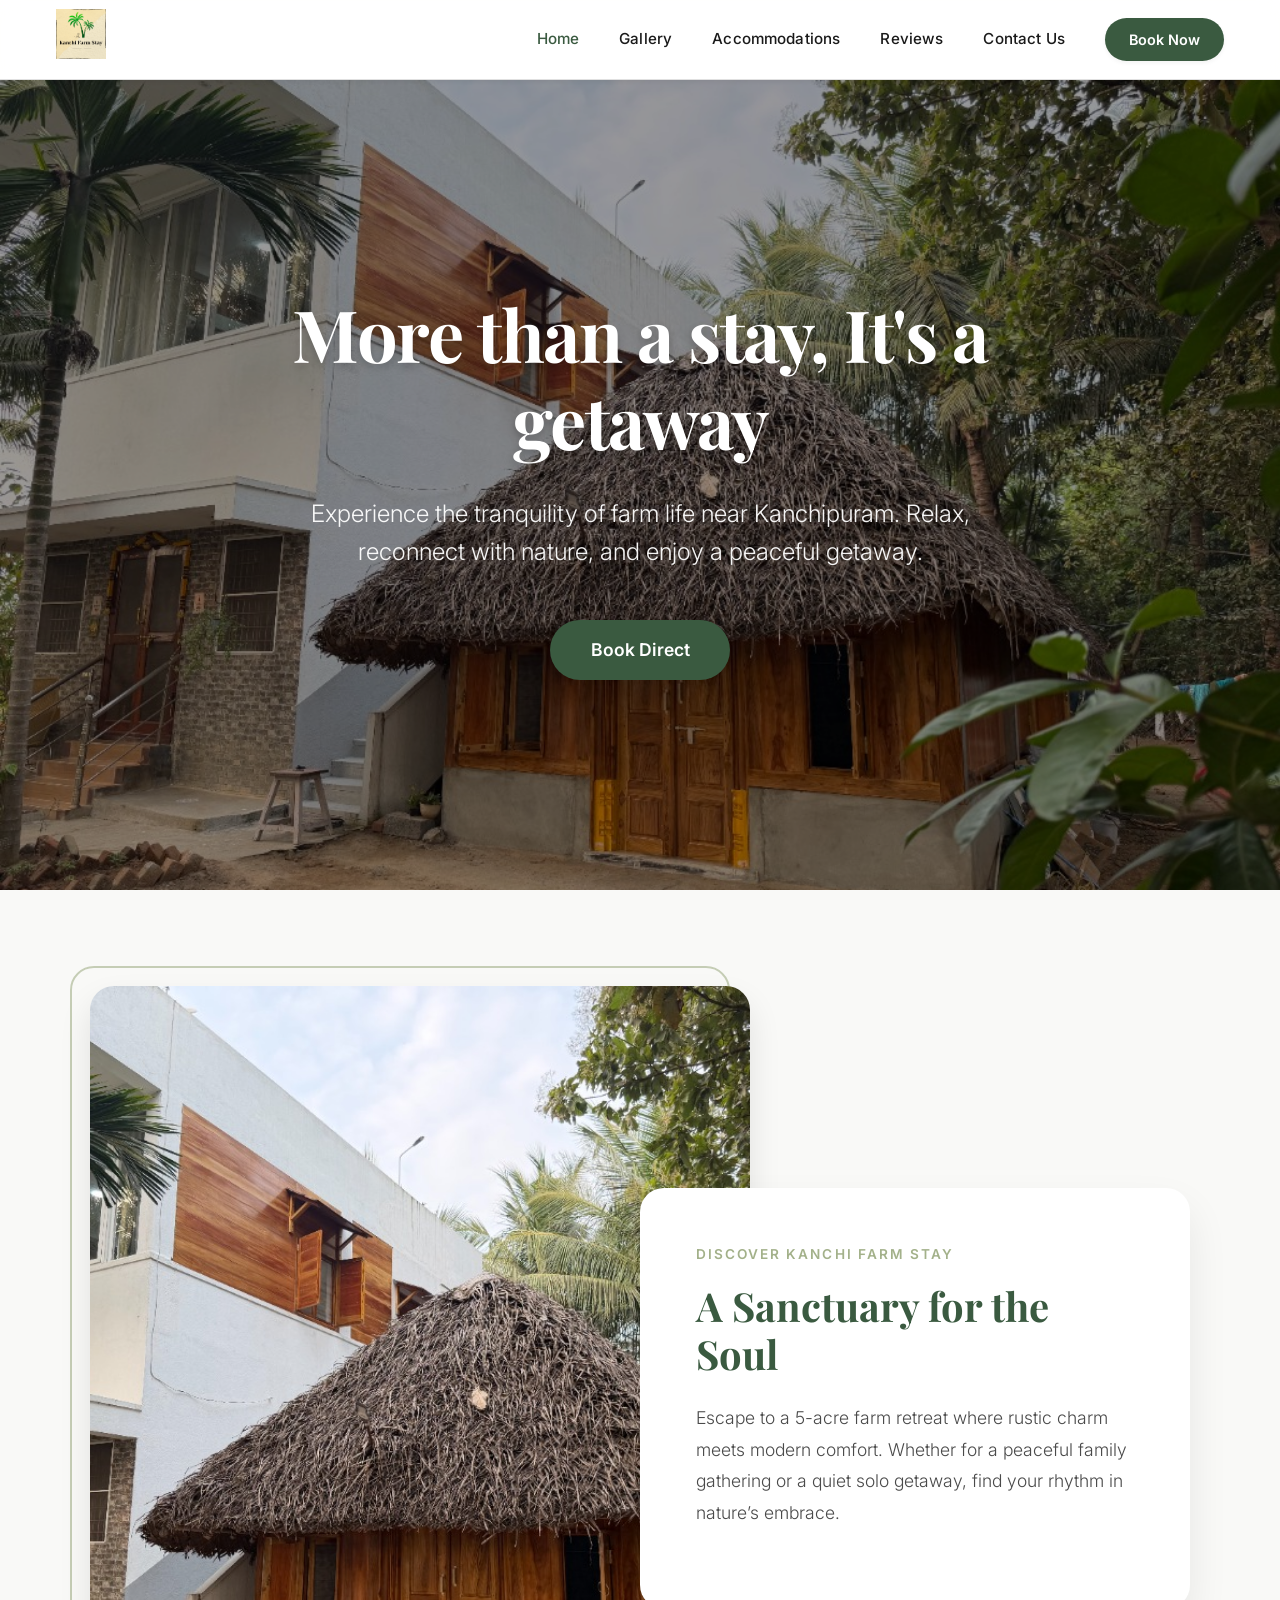
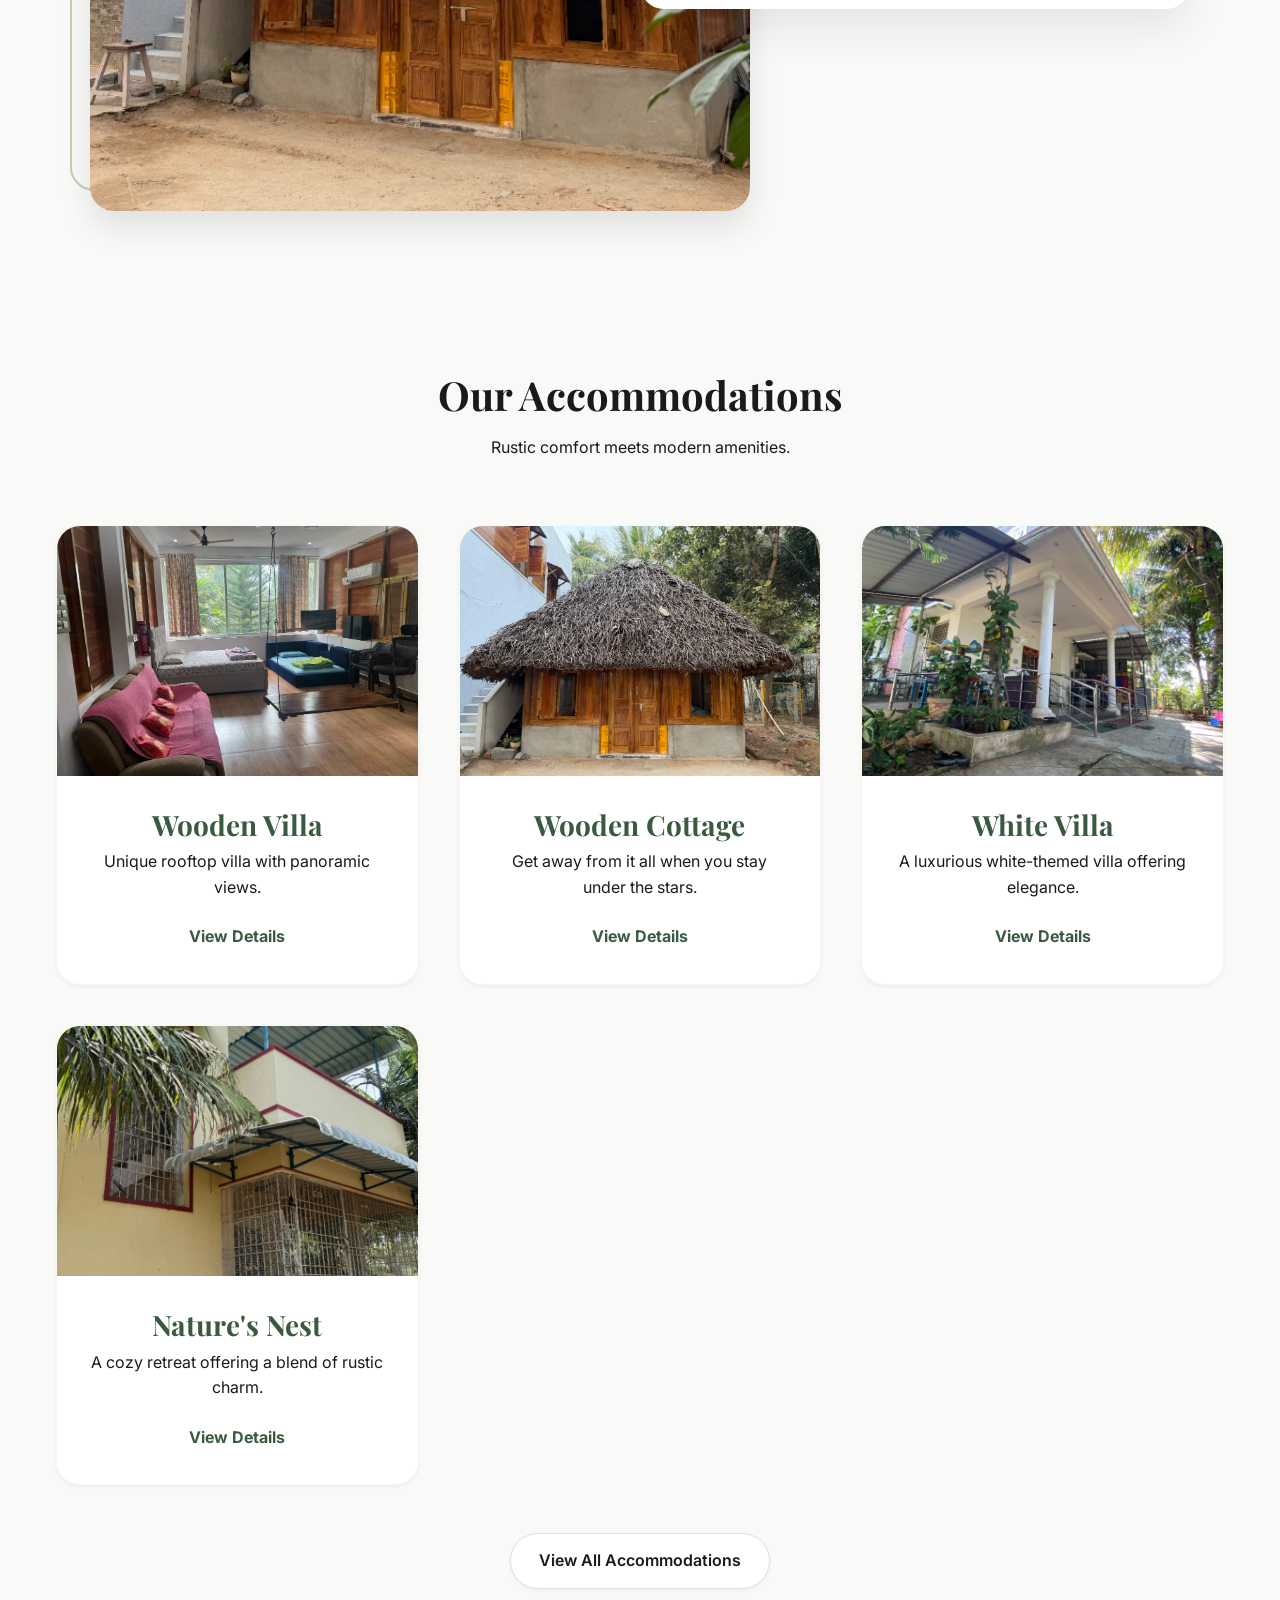
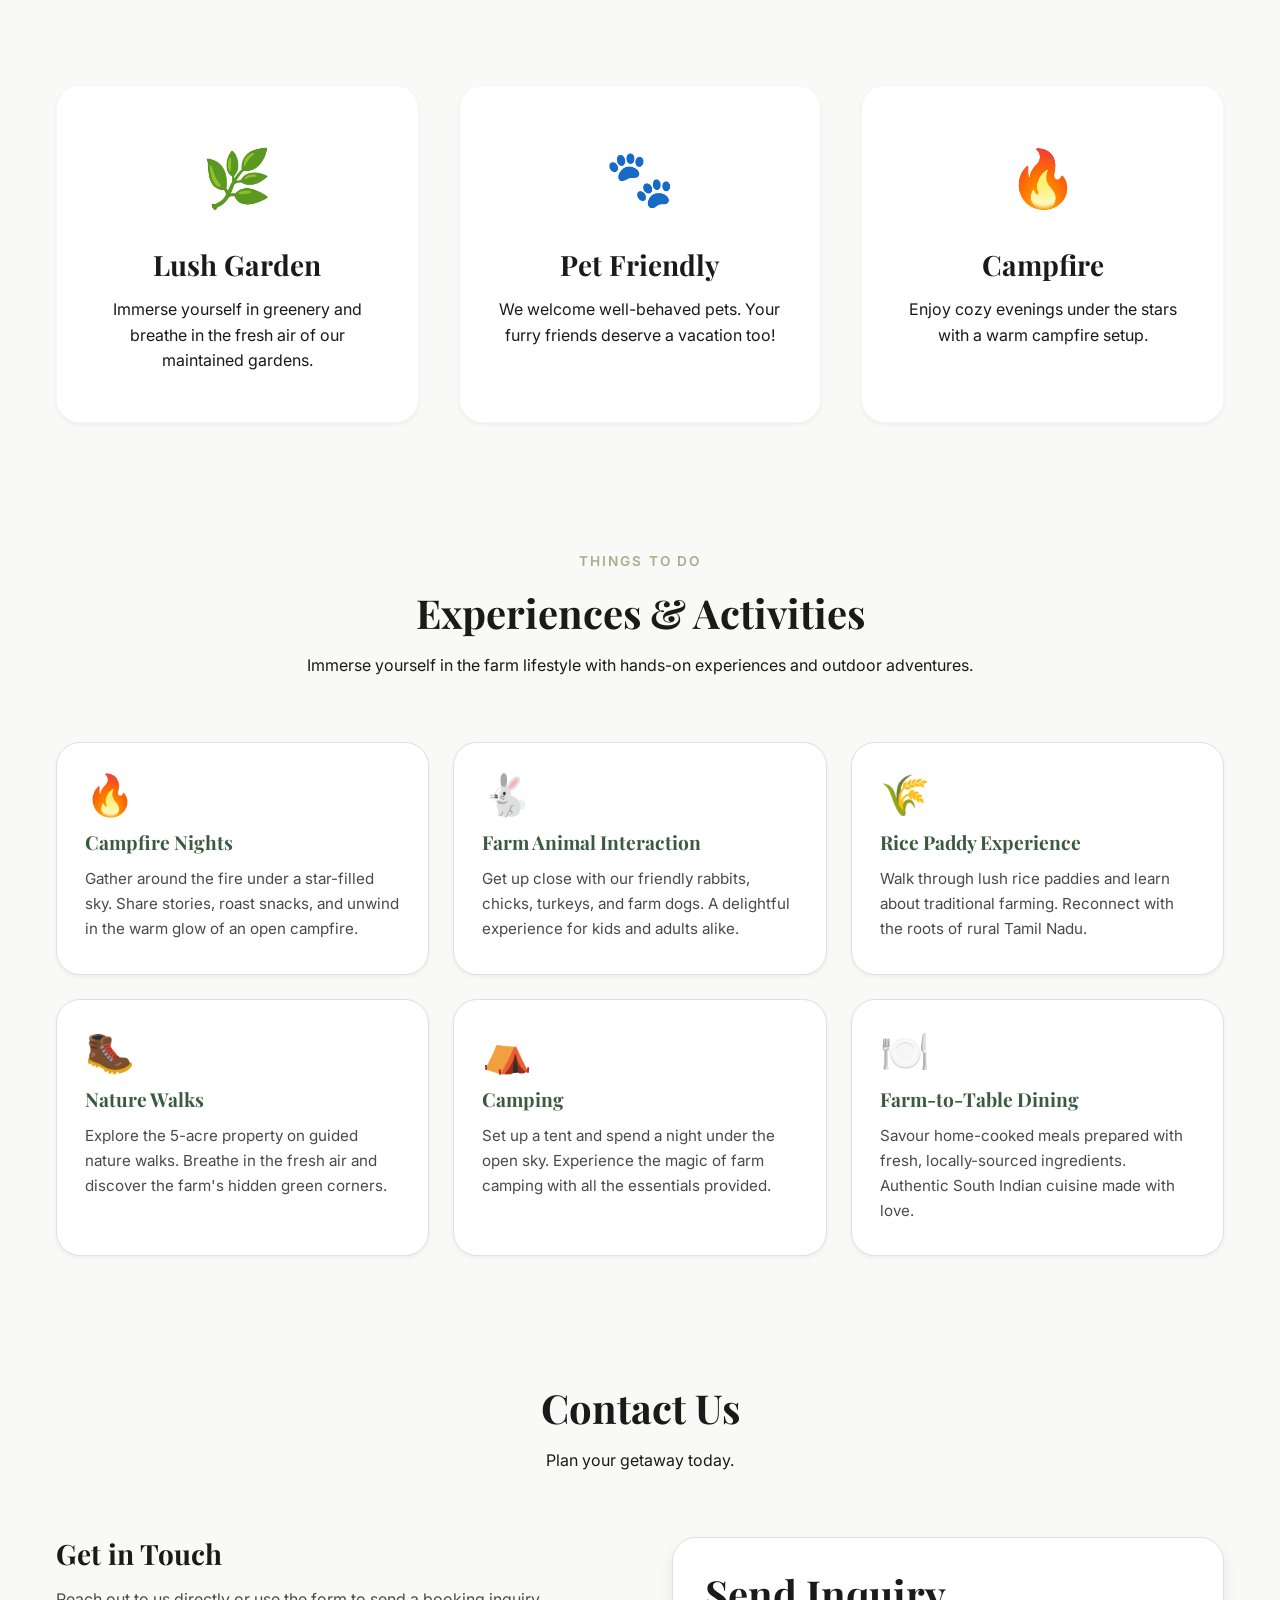
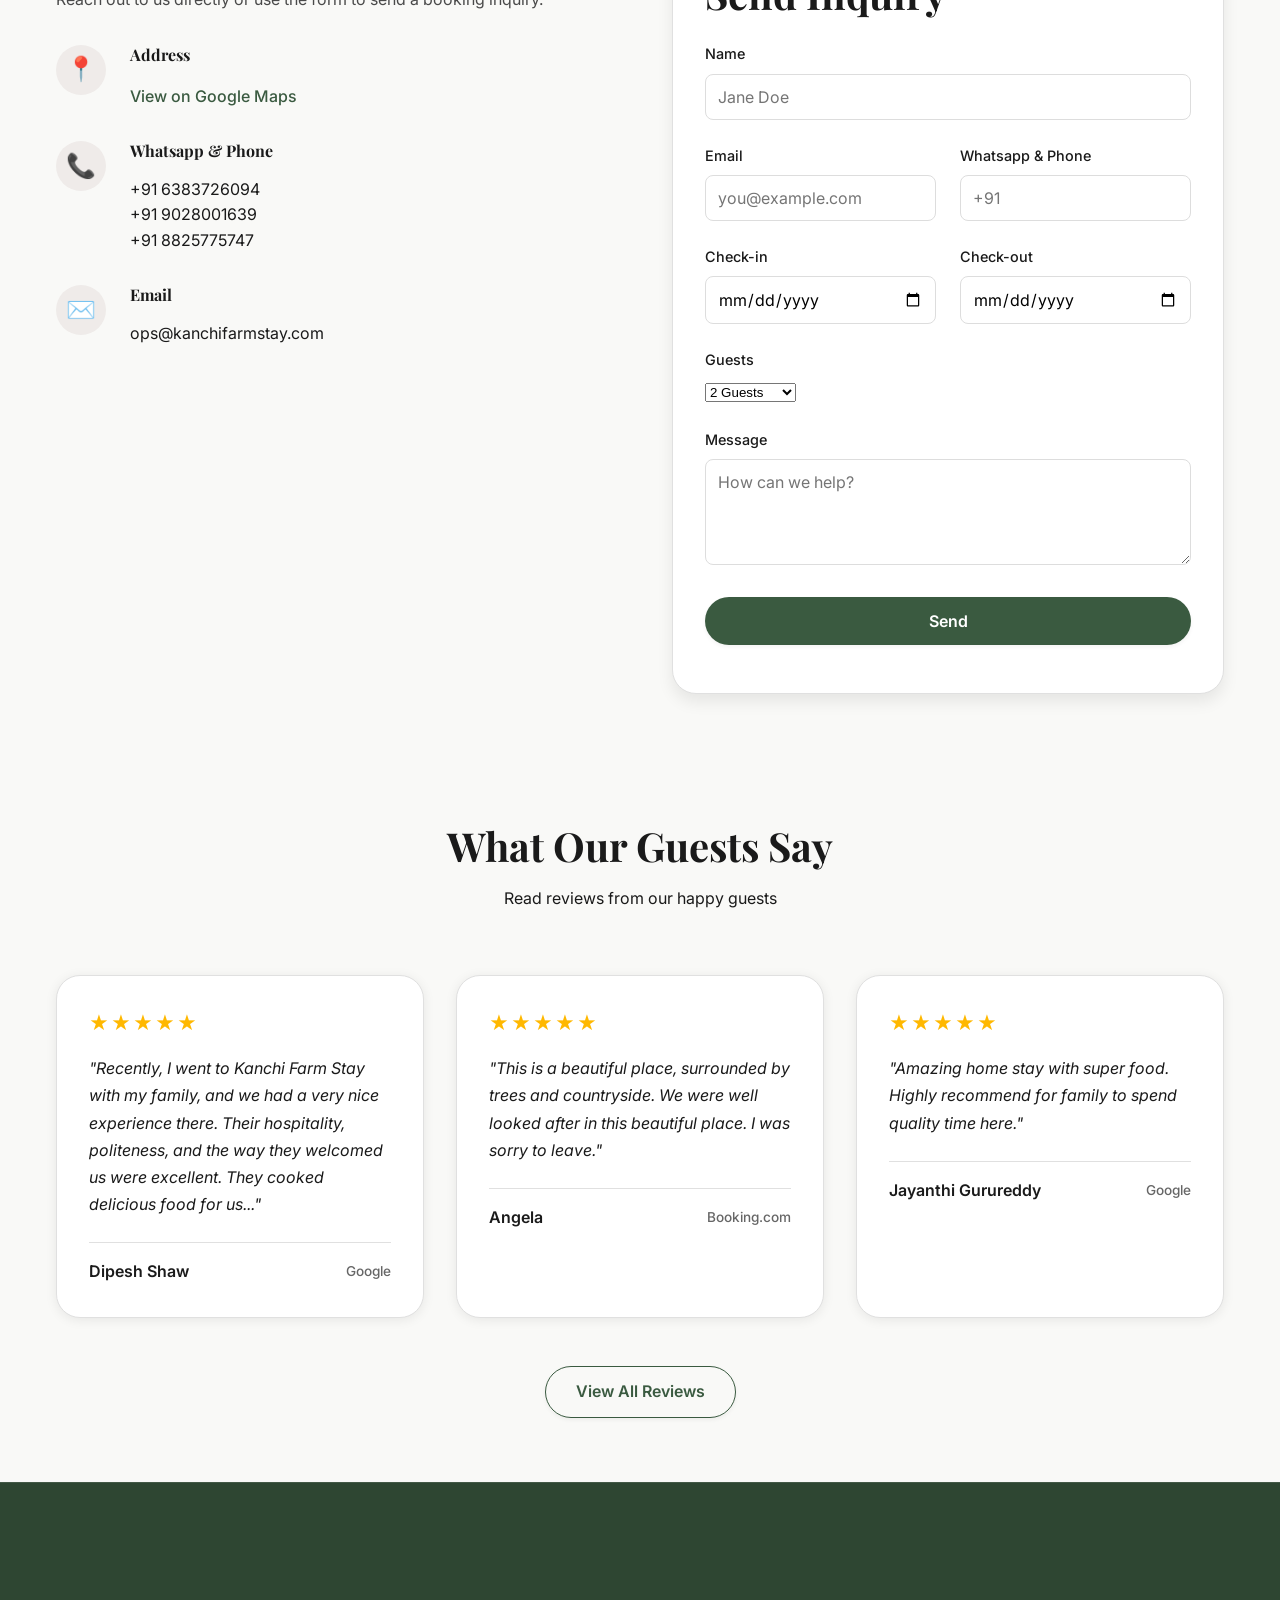
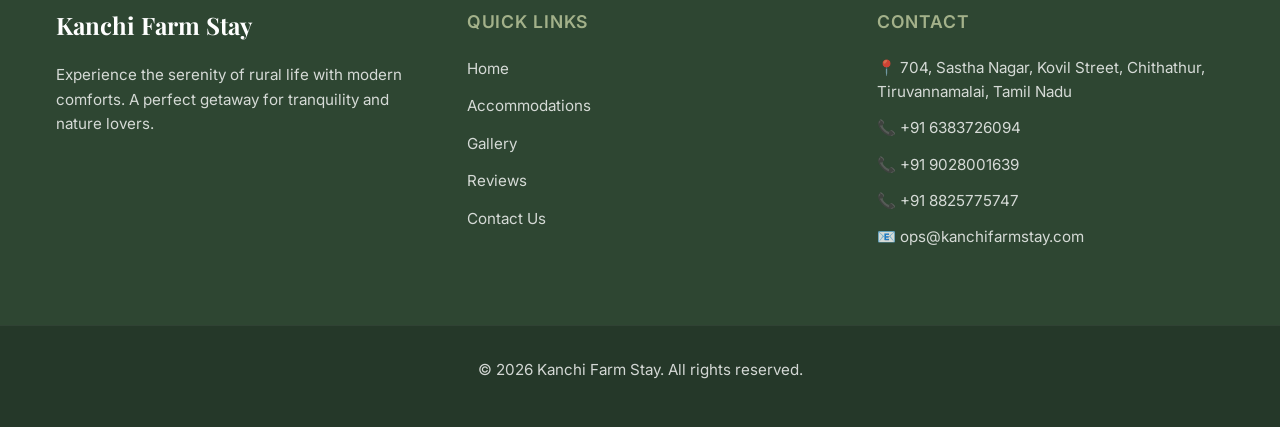
==== commit c6c34ddc: "Improve gallery with filters and lightbox navigation, add Activities section - Gallery: rebuild grid" ====
--- a/index.html
+++ b/index.html
@@ -104,28 +104,6 @@
                             <a href="room-details.html?id=natures-nest" class="btn-link">View Details</a>
                         </div>
                     </div>
-                    
-                    <div class="room-card-preview">
-                        <a href="room-details.html?id=tent" class="room-image-container" style="display:block">
-                            <img src="assets/images/gallery-tent-camping.jpg" alt="Tent" class="room-image">
-                        </a>
-                        <div class="room-preview-content">
-                            <h3>Tent</h3>
-                            <p>Experience the outdoors in our comfortable tent.</p>
-                            <a href="room-details.html?id=tent" class="btn-link">View Details</a>
-                        </div>
-                    </div>
-                    
-                    <div class="room-card-preview">
-                        <a href="room-details.html?id=kanchi-farm-stay" class="room-image-container" style="display:block">
-                            <img src="assets/images/farm-hero.jpg" alt="Kanchi Farm Stay" class="room-image">
-                        </a>
-                        <div class="room-preview-content">
-                            <h3>KanchiFarmStay (Group Booking)</h3>
-                            <p>Exclusive booking of the entire farm stay for large groups and private events.</p>
-                            <a href="room-details.html?id=kanchi-farm-stay" class="btn-link">View Details</a>
-                        </div>
-                    </div>
                 </div>
                 <div class="text-center" style="margin-top: 3rem;">
                     <a href="accommodations.html" class="btn btn-secondary">View All Accommodations</a>
@@ -151,6 +129,49 @@
                         <div class="feature-icon">🔥</div>
                         <h3>Campfire</h3>
                         <p>Enjoy cozy evenings under the stars with a warm campfire setup.</p>
+                    </div>
+                </div>
+            </div>
+        </section>
+
+        <!-- Activities Section -->
+        <section class="section activities-section">
+            <div class="container">
+                <div class="text-center mb-lg">
+                    <span class="overline">Things To Do</span>
+                    <h2>Experiences & Activities</h2>
+                    <p>Immerse yourself in the farm lifestyle with hands-on experiences and outdoor adventures.</p>
+                </div>
+                <div class="activities-grid">
+                    <div class="activity-card">
+                        <div class="activity-icon">🔥</div>
+                        <h3>Campfire Nights</h3>
+                        <p>Gather around the fire under a star-filled sky. Share stories, roast snacks, and unwind in the warm glow of an open campfire.</p>
+                    </div>
+                    <div class="activity-card">
+                        <div class="activity-icon">🐇</div>
+                        <h3>Farm Animal Interaction</h3>
+                        <p>Get up close with our friendly rabbits, chicks, turkeys, and farm dogs. A delightful experience for kids and adults alike.</p>
+                    </div>
+                    <div class="activity-card">
+                        <div class="activity-icon">🌾</div>
+                        <h3>Rice Paddy Experience</h3>
+                        <p>Walk through lush rice paddies and learn about traditional farming. Reconnect with the roots of rural Tamil Nadu.</p>
+                    </div>
+                    <div class="activity-card">
+                        <div class="activity-icon">🥾</div>
+                        <h3>Nature Walks</h3>
+                        <p>Explore the 5-acre property on guided nature walks. Breathe in the fresh air and discover the farm's hidden green corners.</p>
+                    </div>
+                    <div class="activity-card">
+                        <div class="activity-icon">⛺</div>
+                        <h3>Camping</h3>
+                        <p>Set up a tent and spend a night under the open sky. Experience the magic of farm camping with all the essentials provided.</p>
+                    </div>
+                    <div class="activity-card">
+                        <div class="activity-icon">🍽️</div>
+                        <h3>Farm-to-Table Dining</h3>
+                        <p>Savour home-cooked meals prepared with fresh, locally-sourced ingredients. Authentic South Indian cuisine made with love.</p>
                     </div>
                 </div>
             </div>
--- a/style.css
+++ b/style.css
@@ -593,16 +593,12 @@
 
 /* Home Rooms Teaser */
 .rooms-grid {
-    display: flex;
-    flex-wrap: wrap;
-    justify-content: center;
+    display: grid;
+    grid-template-columns: repeat(auto-fit, minmax(320px, 1fr));
     gap: 2.5rem;
 }
 
 .room-card-preview {
-    flex: 0 0 calc(33.333% - 1.67rem);
-    min-width: 280px;
-    max-width: 380px;
     background: white;
     border-radius: var(--radius-lg);
     overflow: hidden;
@@ -1419,3 +1415,133 @@
 .lightbox-close:hover {
     color: var(--color-accent);
 }
+
+.lightbox-prev,
+.lightbox-next {
+    position: absolute;
+    top: 50%;
+    transform: translateY(-50%);
+    color: white;
+    font-size: 4rem;
+    cursor: pointer;
+    padding: 0 1rem;
+    line-height: 1;
+    font-family: sans-serif;
+    user-select: none;
+    transition: color 0.2s, transform 0.2s;
+    z-index: 10;
+}
+
+.lightbox-prev {
+    left: 10px;
+}
+
+.lightbox-next {
+    right: 10px;
+}
+
+.lightbox-prev:hover,
+.lightbox-next:hover {
+    color: var(--color-secondary);
+    transform: translateY(-50%) scale(1.1);
+}
+
+.lightbox-caption {
+    position: absolute;
+    bottom: 20px;
+    left: 50%;
+    transform: translateX(-50%);
+    color: white;
+    font-size: 1rem;
+    font-weight: 500;
+    text-align: center;
+    background: rgba(0, 0, 0, 0.4);
+    padding: 0.4rem 1.2rem;
+    border-radius: 100px;
+    white-space: nowrap;
+    max-width: 80%;
+    overflow: hidden;
+    text-overflow: ellipsis;
+}
+
+.lightbox-counter {
+    position: absolute;
+    top: 20px;
+    left: 50%;
+    transform: translateX(-50%);
+    color: rgba(255, 255, 255, 0.7);
+    font-size: 0.9rem;
+    font-family: var(--font-body);
+}
+
+/* Gallery Filters */
+.gallery-filters {
+    display: flex;
+    gap: 0.75rem;
+    flex-wrap: wrap;
+    justify-content: center;
+    margin-bottom: 2.5rem;
+}
+
+.gallery-filter-btn {
+    padding: 0.5rem 1.4rem;
+    border: 2px solid var(--color-primary);
+    background: transparent;
+    color: var(--color-primary);
+    border-radius: 100px;
+    font-size: 0.9rem;
+    font-weight: 600;
+    cursor: pointer;
+    transition: background 0.2s, color 0.2s;
+    font-family: var(--font-body);
+}
+
+.gallery-filter-btn:hover,
+.gallery-filter-btn.active {
+    background: var(--color-primary);
+    color: white;
+}
+
+/* Activities Section */
+.activities-section {
+    background: var(--color-bg);
+}
+
+.activities-grid {
+    display: grid;
+    grid-template-columns: repeat(auto-fill, minmax(280px, 1fr));
+    gap: 1.5rem;
+}
+
+.activity-card {
+    background: white;
+    border-radius: var(--radius-lg);
+    padding: 2rem 1.75rem;
+    box-shadow: var(--shadow-sm);
+    border: 1px solid var(--color-border);
+    transition: transform 0.3s ease, box-shadow 0.3s ease;
+}
+
+.activity-card:hover {
+    transform: translateY(-4px);
+    box-shadow: var(--shadow-md);
+}
+
+.activity-icon {
+    font-size: 2.5rem;
+    margin-bottom: 1rem;
+    line-height: 1;
+}
+
+.activity-card h3 {
+    font-size: 1.2rem;
+    color: var(--color-primary);
+    margin-bottom: 0.75rem;
+}
+
+.activity-card p {
+    color: var(--color-text-light);
+    font-size: 0.95rem;
+    line-height: 1.65;
+    margin: 0;
+}
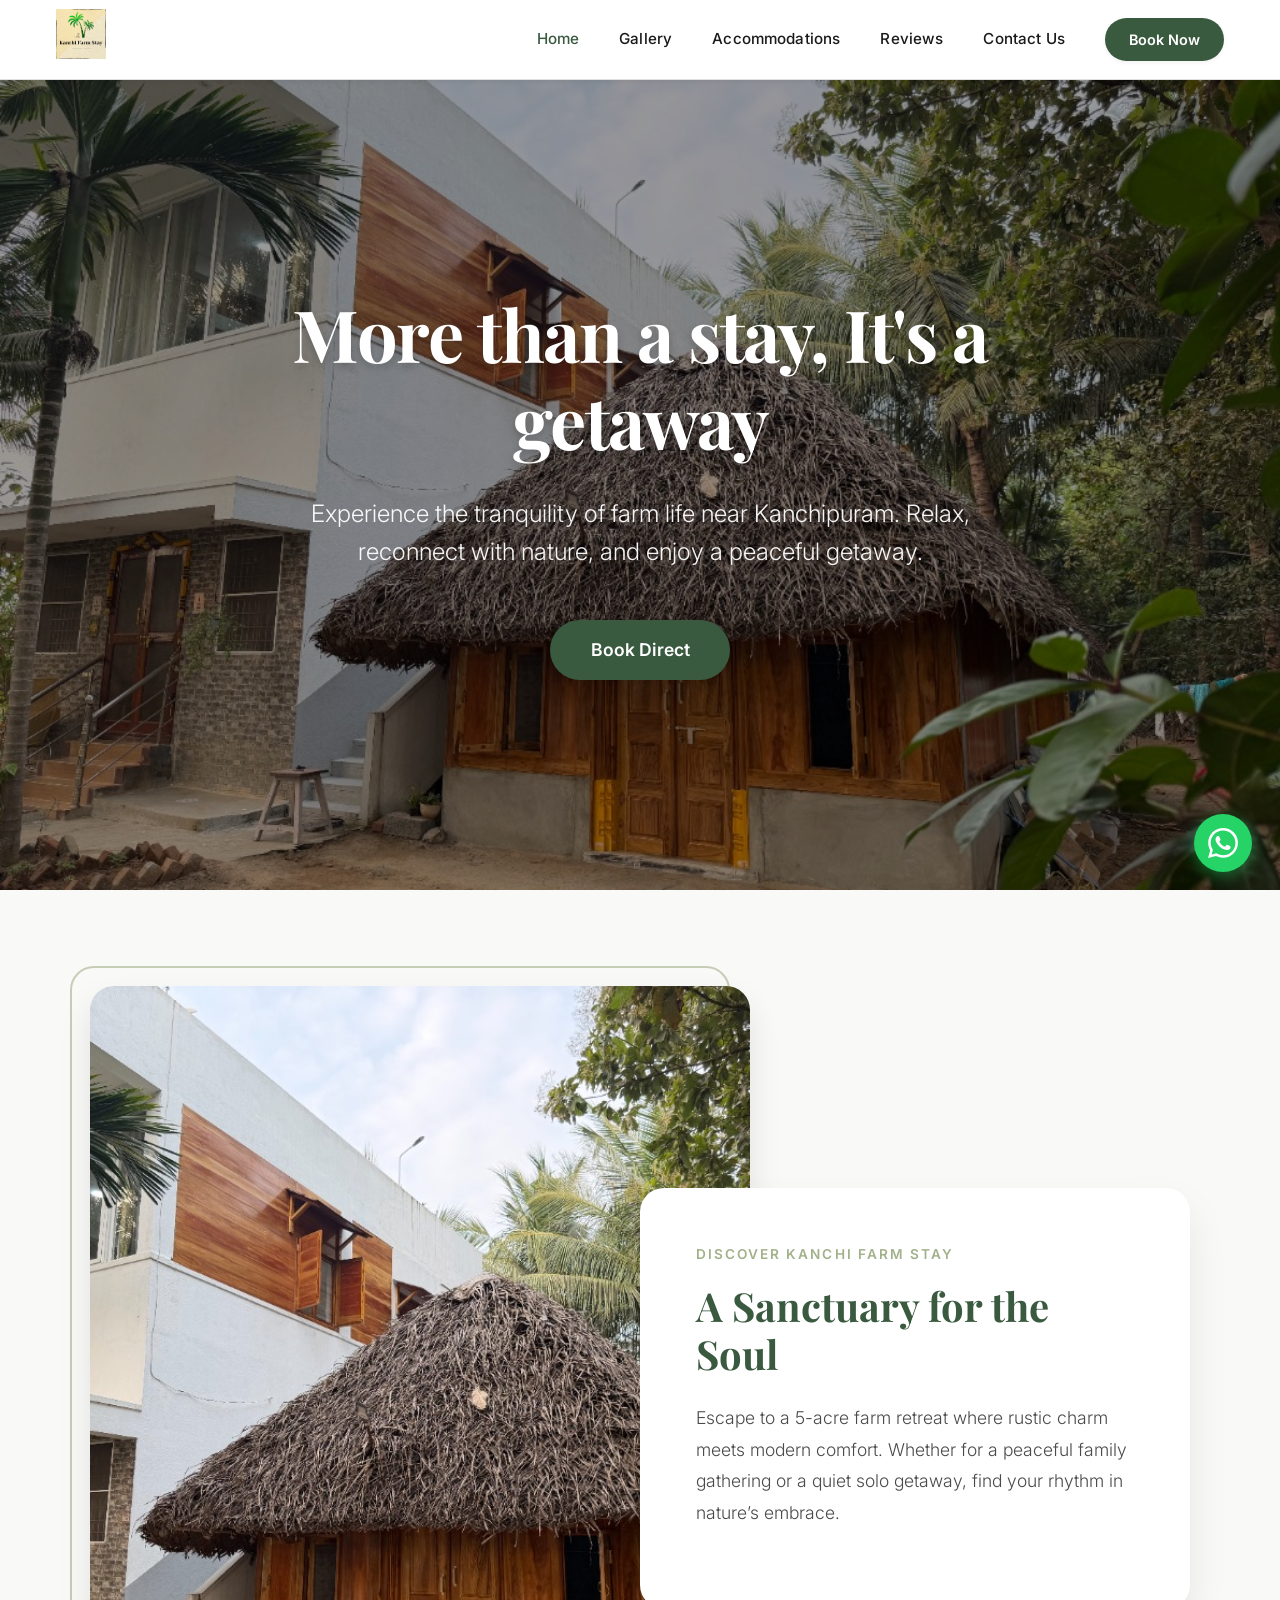
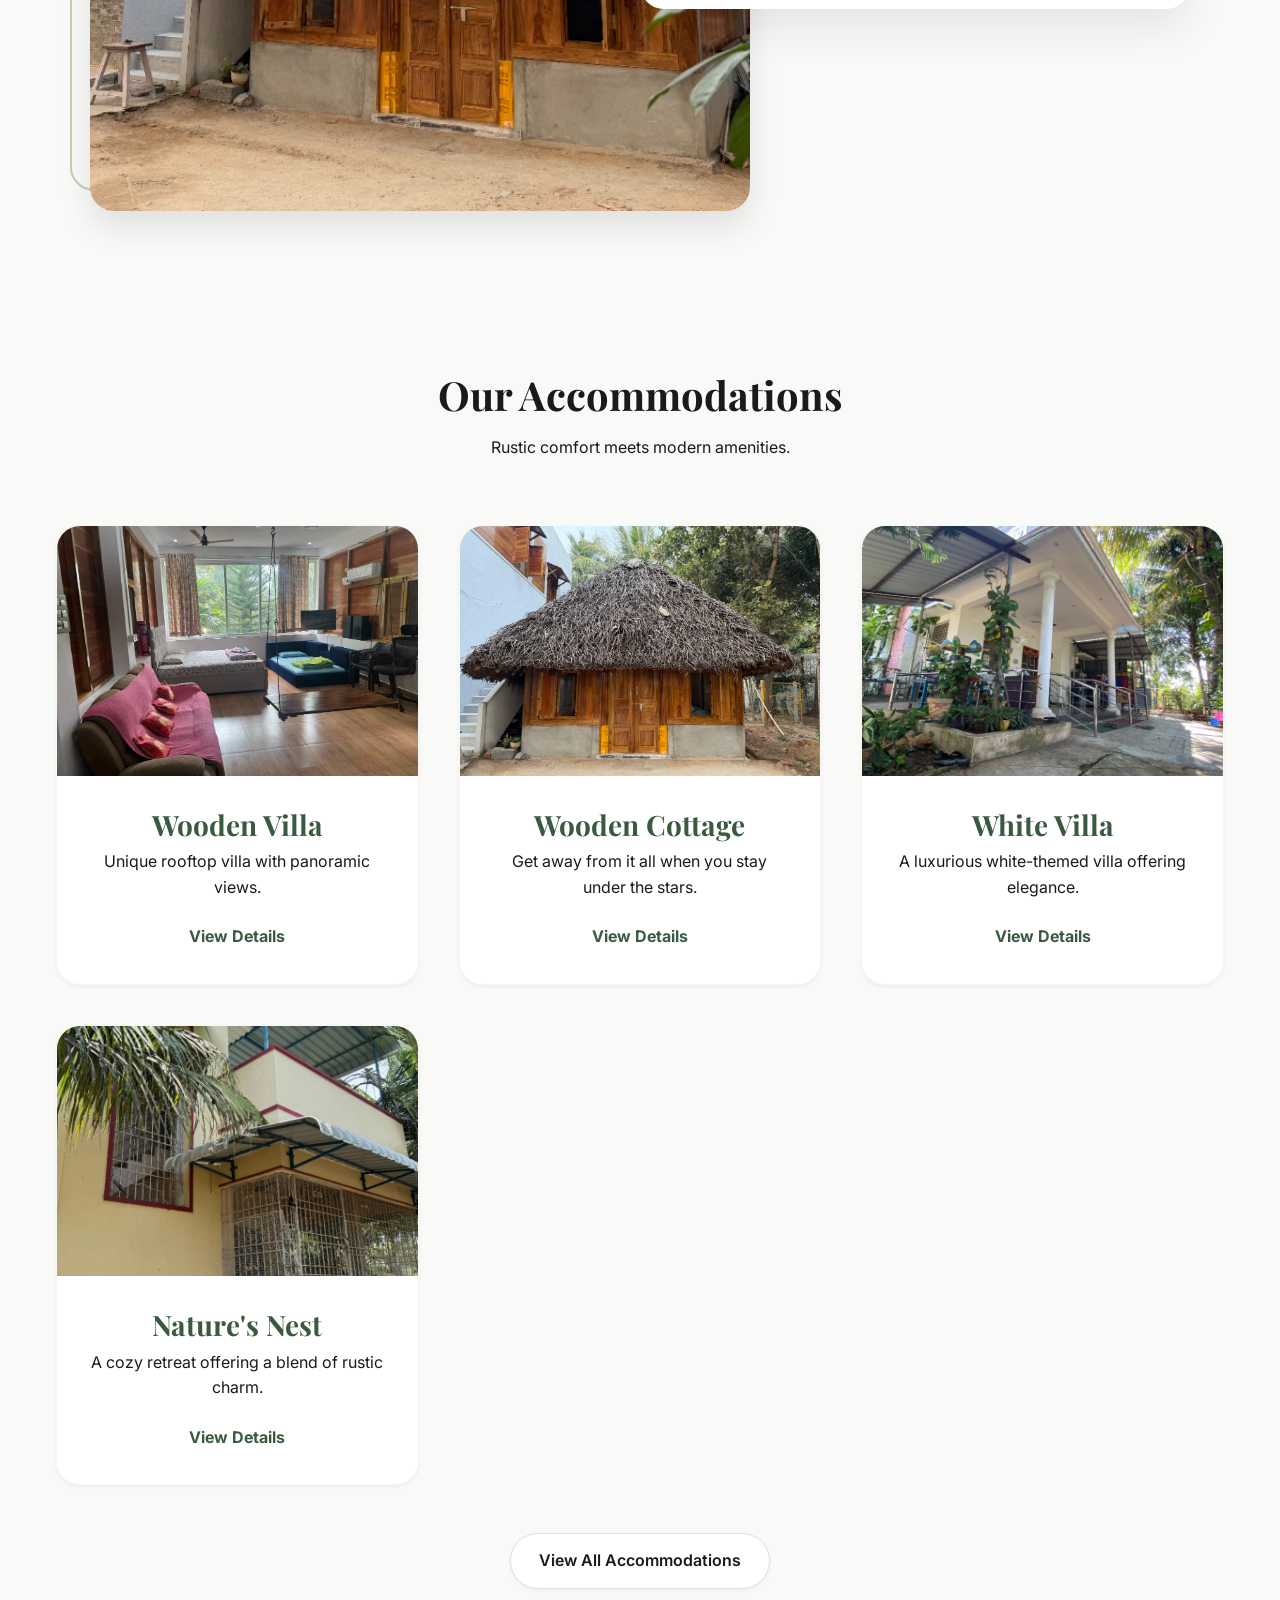
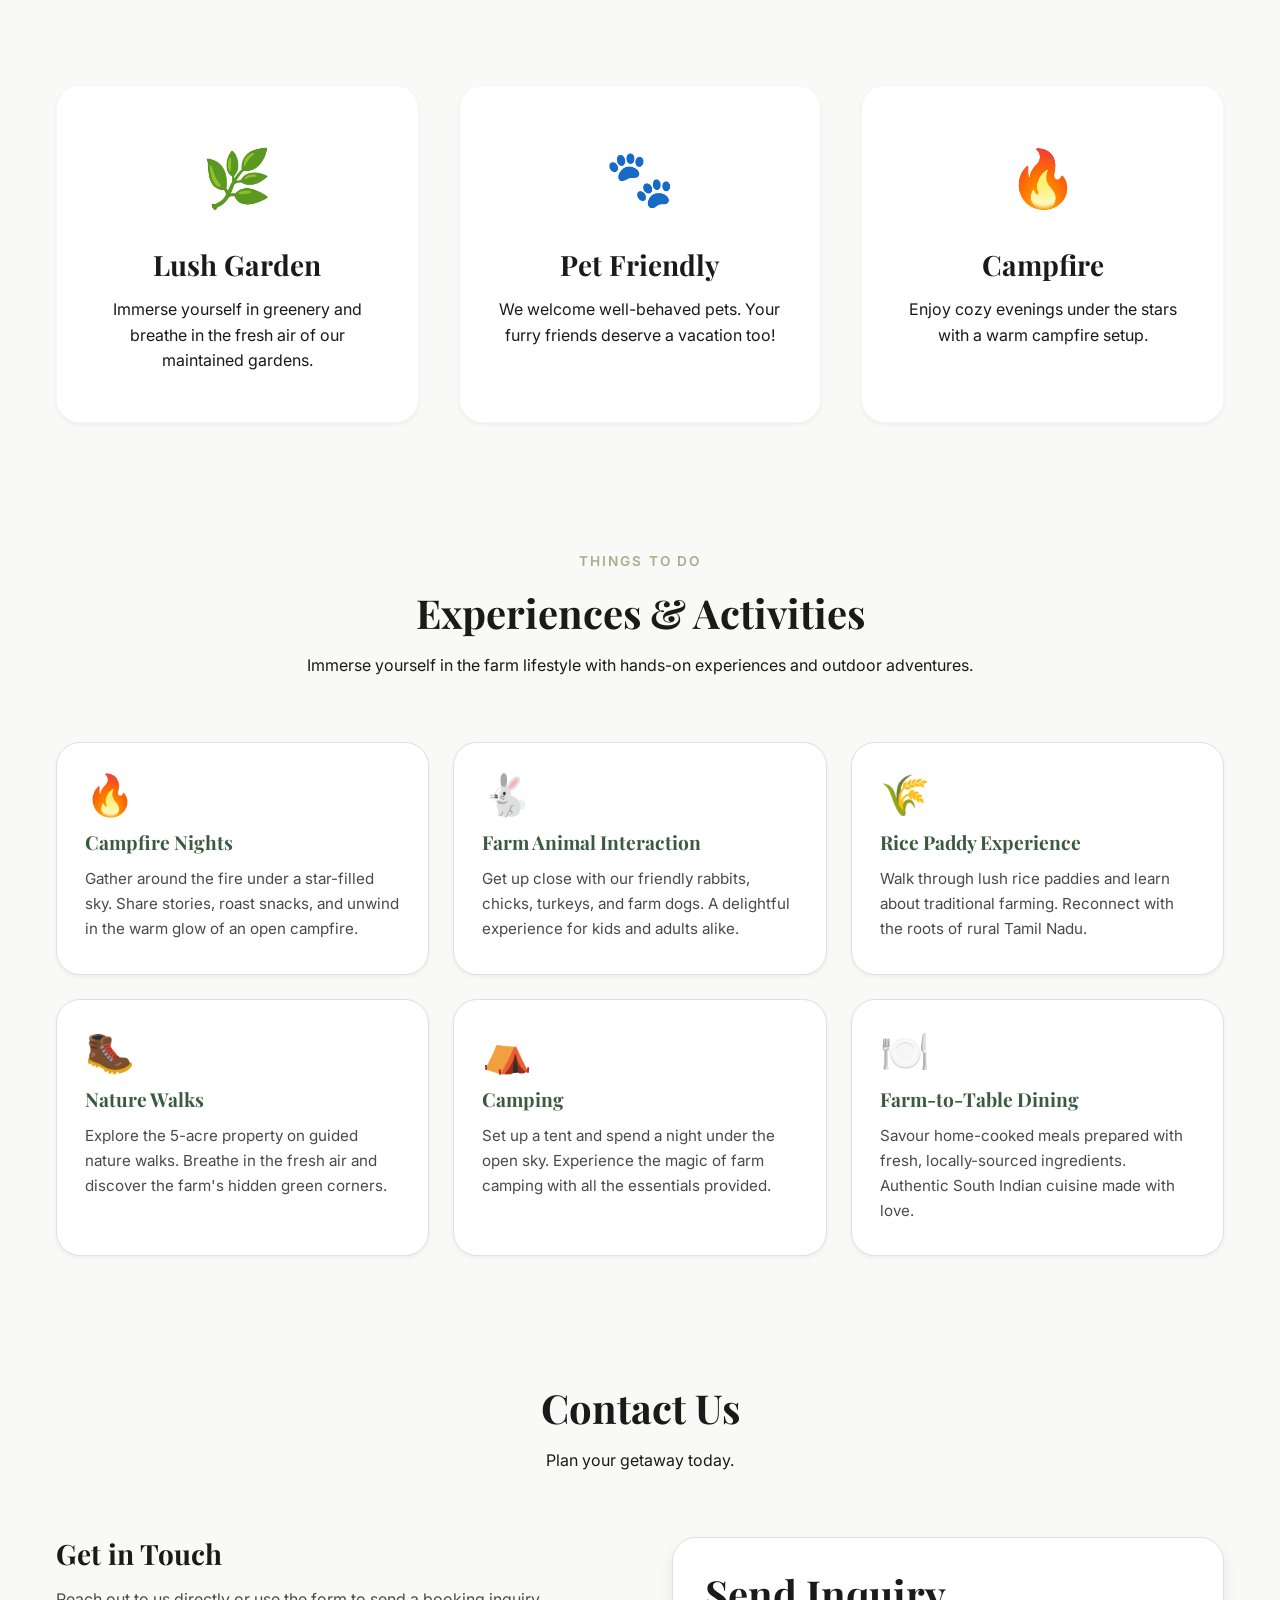
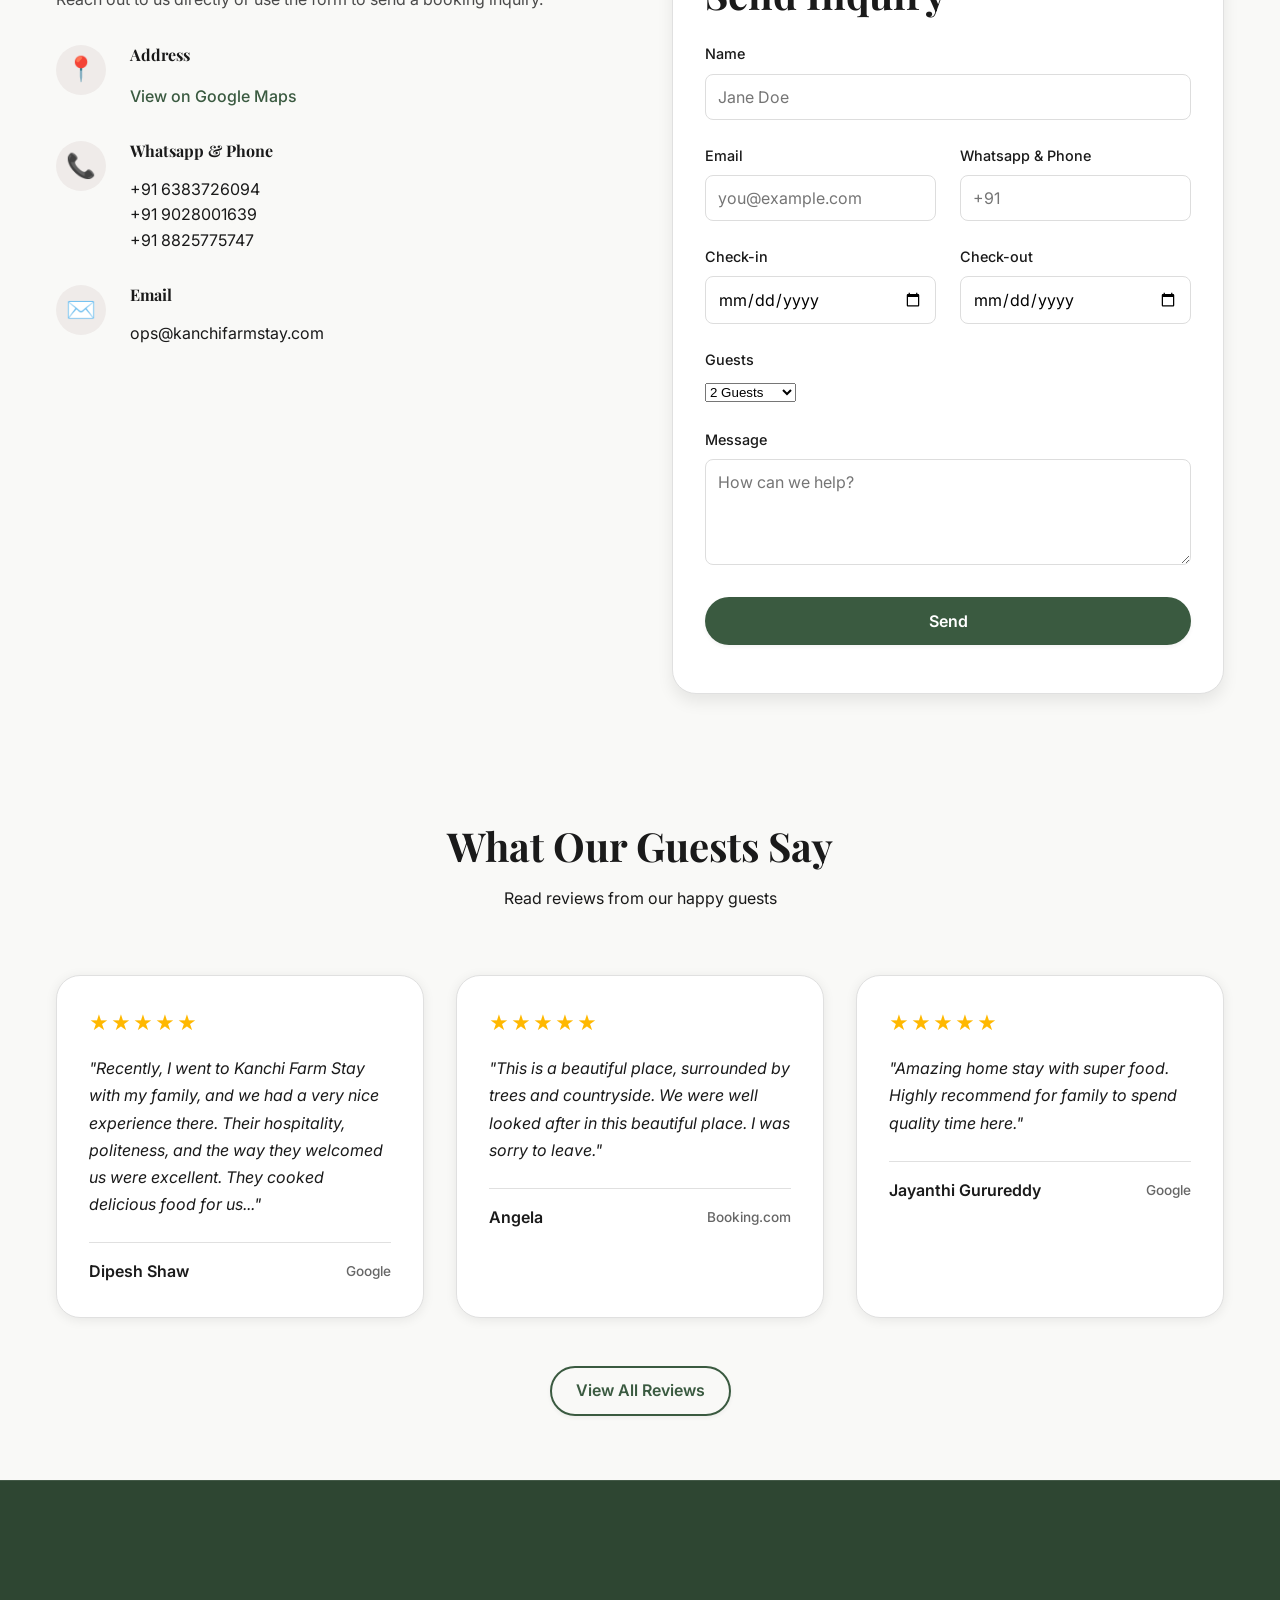
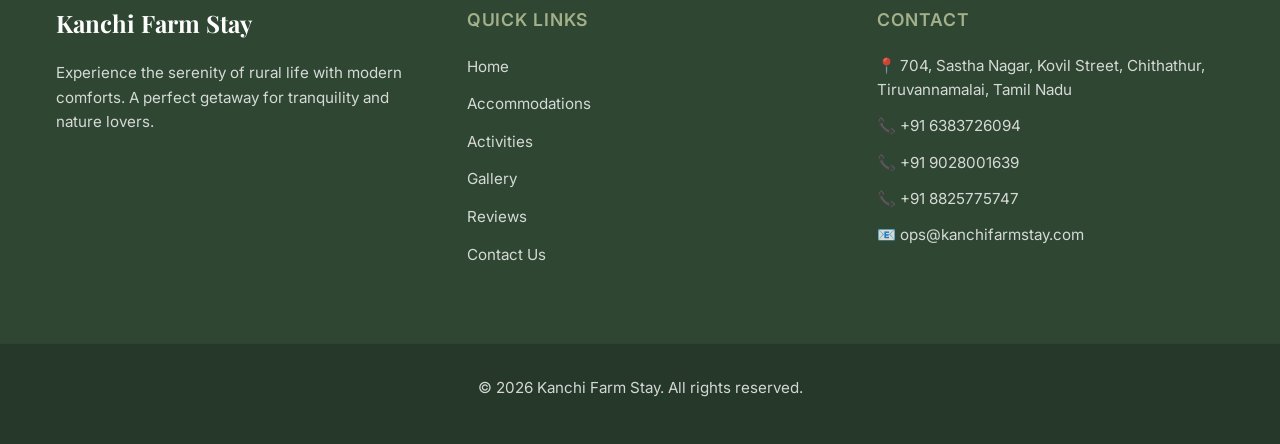
==== commit 37a8d71e: "Fix bugs, add WhatsApp button, room slider, SEO meta tags Bugs fixed: - CSS variable --color-bg → --" ====
--- a/index.html
+++ b/index.html
@@ -5,6 +5,7 @@
     <meta charset="UTF-8">
     <meta name="viewport" content="width=device-width, initial-scale=1.0">
     <title>Kanchi Farm Stay | Nature Retreat in Kanchipuram</title>
+    <meta name="description" content="Escape to Kanchi Farm Stay — a 5-acre nature retreat near Kanchipuram. Rustic villas, farm animals, campfires, and authentic South Indian dining. Book direct from ₹2,000/night.">
     <link rel="icon" type="image/svg+xml" href="assets/images/favicon.ico">
     <link rel="stylesheet" href="style.css">
 </head>
@@ -135,7 +136,7 @@
         </section>
 
         <!-- Activities Section -->
-        <section class="section activities-section">
+        <section id="activities" class="section activities-section">
             <div class="container">
                 <div class="text-center mb-lg">
                     <span class="overline">Things To Do</span>
@@ -347,7 +348,7 @@
     <div id="footer-placeholder"></div>
 
     <!-- Scripts -->
-    <script src="script.js?v=3"></script>
+    <script src="script.js?v=4"></script>
     <script src="https://web2phone.co.uk/static/formsapp/js/embed.js?v=5" async></script>
 </body>
 
--- a/style.css
+++ b/style.css
@@ -1504,7 +1504,7 @@
 
 /* Activities Section */
 .activities-section {
-    background: var(--color-bg);
+    background: var(--color-background);
 }
 
 .activities-grid {
@@ -1545,3 +1545,232 @@
     line-height: 1.65;
     margin: 0;
 }
+
+/* ============================================================
+   AVAILABILITY CALENDAR  (room-details page)
+   ============================================================ */
+.avail-cal-wrap {
+    margin-top: 2rem;
+    padding: 1.5rem;
+    background: #fff;
+    border-radius: 12px;
+    border: 1px solid #e8e8e8;
+}
+.avail-cal-wrap h3 {
+    font-size: 1.05rem;
+    color: var(--color-primary);
+    margin-bottom: 0.75rem;
+}
+.avail-legend {
+    display: flex;
+    align-items: center;
+    gap: 0.35rem;
+    font-size: 0.82rem;
+    color: #555;
+    margin-bottom: 1.25rem;
+}
+.avail-dot {
+    display: inline-block;
+    width: 12px;
+    height: 12px;
+    border-radius: 50%;
+}
+.avail-free    { background: #c8e6c9; }
+.avail-blocked { background: #ef9a9a; }
+
+.avail-month { margin-bottom: 1.5rem; }
+.avail-month-title {
+    font-weight: 600;
+    font-size: 0.9rem;
+    color: #333;
+    margin-bottom: 0.5rem;
+}
+.avail-grid {
+    display: grid;
+    grid-template-columns: repeat(7, 1fr);
+    gap: 3px;
+}
+.avail-day-hdr {
+    text-align: center;
+    font-size: 0.7rem;
+    font-weight: 600;
+    color: #888;
+    padding: 0.25rem 0;
+}
+.avail-day {
+    text-align: center;
+    font-size: 0.78rem;
+    padding: 0.35rem 0.1rem;
+    border-radius: 4px;
+}
+.avail-free-day    { background: #e8f5e9; color: #2e7d32; }
+.avail-blocked-day { background: #ffebee; color: #c62828; text-decoration: line-through; }
+.avail-past        { color: #ccc; background: none; }
+
+/* Smooth scroll */
+html {
+    scroll-behavior: smooth;
+}
+
+/* Floating WhatsApp Button */
+.whatsapp-float {
+    position: fixed;
+    bottom: 28px;
+    right: 28px;
+    z-index: 1500;
+    width: 58px;
+    height: 58px;
+    background-color: #25D366;
+    border-radius: 50%;
+    display: flex;
+    align-items: center;
+    justify-content: center;
+    box-shadow: 0 4px 16px rgba(37, 211, 102, 0.45);
+    transition: transform 0.2s ease, box-shadow 0.2s ease;
+    text-decoration: none;
+}
+
+.whatsapp-float:hover {
+    transform: scale(1.1);
+    box-shadow: 0 6px 24px rgba(37, 211, 102, 0.6);
+}
+
+.whatsapp-float svg {
+    width: 30px;
+    height: 30px;
+    fill: white;
+}
+
+/* Room Image Slider */
+.room-hero {
+    position: relative;
+    height: 70vh;
+    min-height: 450px;
+    overflow: hidden;
+    background: #1a1a1a;
+}
+
+.room-hero-slider {
+    display: flex;
+    height: 100%;
+    transition: transform 0.5s ease;
+}
+
+.room-hero-slide {
+    min-width: 100%;
+    height: 100%;
+    object-fit: cover;
+    flex-shrink: 0;
+}
+
+.room-hero-overlay {
+    position: absolute;
+    bottom: 0;
+    left: 0;
+    right: 0;
+    padding: 2.5rem 0 1.5rem;
+    background: linear-gradient(to top, rgba(0,0,0,0.7), transparent);
+    z-index: 2;
+}
+
+.room-hero-overlay h1 {
+    color: white;
+    text-shadow: 0 2px 6px rgba(0,0,0,0.3);
+}
+
+.slider-btn {
+    position: absolute;
+    top: 50%;
+    transform: translateY(-50%);
+    z-index: 3;
+    background: rgba(255,255,255,0.2);
+    backdrop-filter: blur(4px);
+    border: none;
+    color: white;
+    font-size: 2rem;
+    width: 48px;
+    height: 48px;
+    border-radius: 50%;
+    cursor: pointer;
+    transition: background 0.2s;
+    display: flex;
+    align-items: center;
+    justify-content: center;
+    line-height: 1;
+}
+
+.slider-btn:hover {
+    background: rgba(255,255,255,0.4);
+}
+
+.slider-btn-prev { left: 16px; }
+.slider-btn-next { right: 16px; }
+
+.slider-dots {
+    position: absolute;
+    bottom: 72px;
+    left: 50%;
+    transform: translateX(-50%);
+    display: flex;
+    gap: 8px;
+    z-index: 3;
+}
+
+.slider-dot {
+    width: 8px;
+    height: 8px;
+    border-radius: 50%;
+    background: rgba(255,255,255,0.5);
+    cursor: pointer;
+    border: none;
+    padding: 0;
+    transition: background 0.2s, transform 0.2s;
+}
+
+.slider-dot.active {
+    background: white;
+    transform: scale(1.3);
+}
+
+/* btn-outline-dark (used in accommodations) */
+.btn-outline-dark {
+    background: transparent;
+    border: 2px solid var(--color-primary);
+    color: var(--color-primary);
+    border-radius: var(--radius-full);
+    padding: 10px 24px;
+    font-weight: 600;
+    display: inline-flex;
+    align-items: center;
+    justify-content: center;
+    transition: all 0.2s;
+}
+
+.btn-outline-dark:hover {
+    background: var(--color-primary);
+    color: white;
+}
+
+/* btn-outline-partner (contact page) */
+.btn-outline-partner {
+    background: transparent;
+    border: 2px solid var(--color-border);
+    color: var(--color-text);
+    border-radius: var(--radius-full);
+    padding: 10px 24px;
+    font-weight: 600;
+    display: inline-flex;
+    align-items: center;
+    transition: all 0.2s;
+    font-family: var(--font-body);
+}
+
+.btn-outline-partner:hover {
+    border-color: var(--color-primary);
+    color: var(--color-primary);
+}
+
+.btn-outline-partner.disabled {
+    opacity: 0.4;
+    cursor: not-allowed;
+}
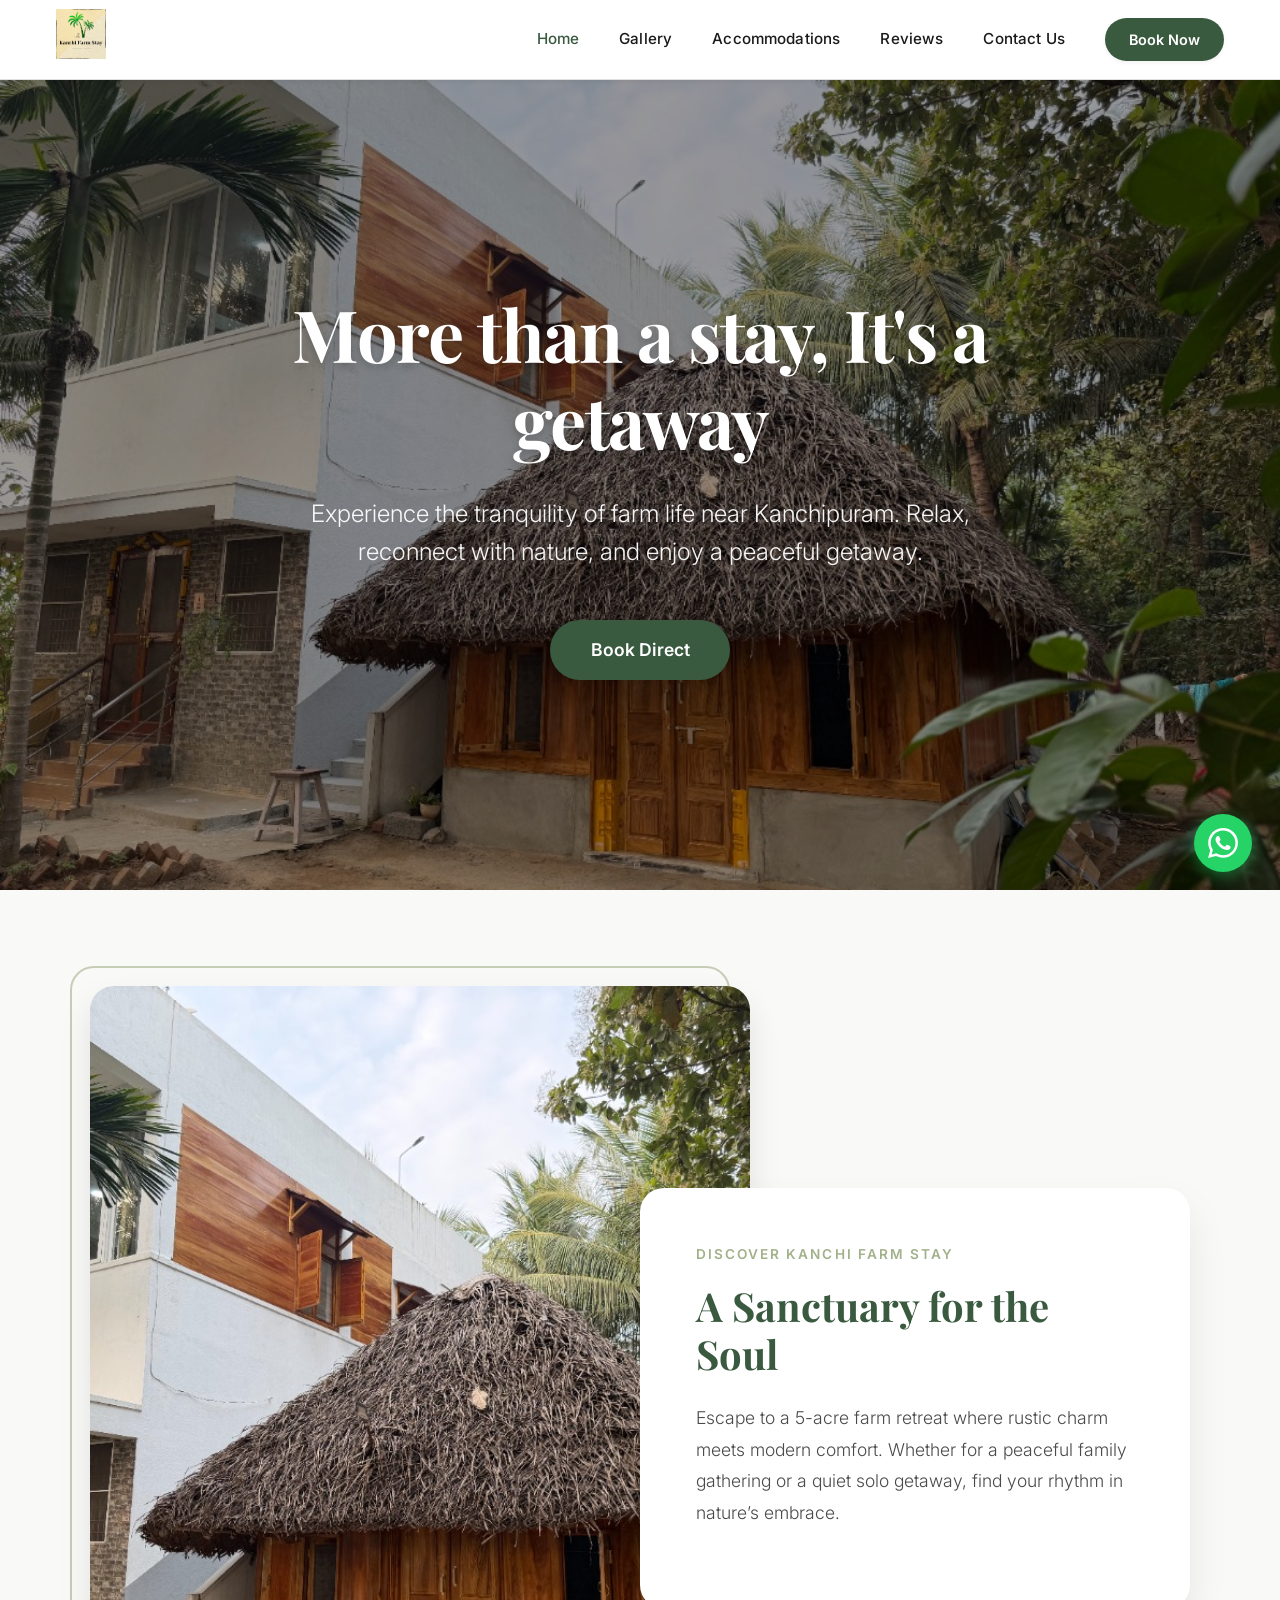
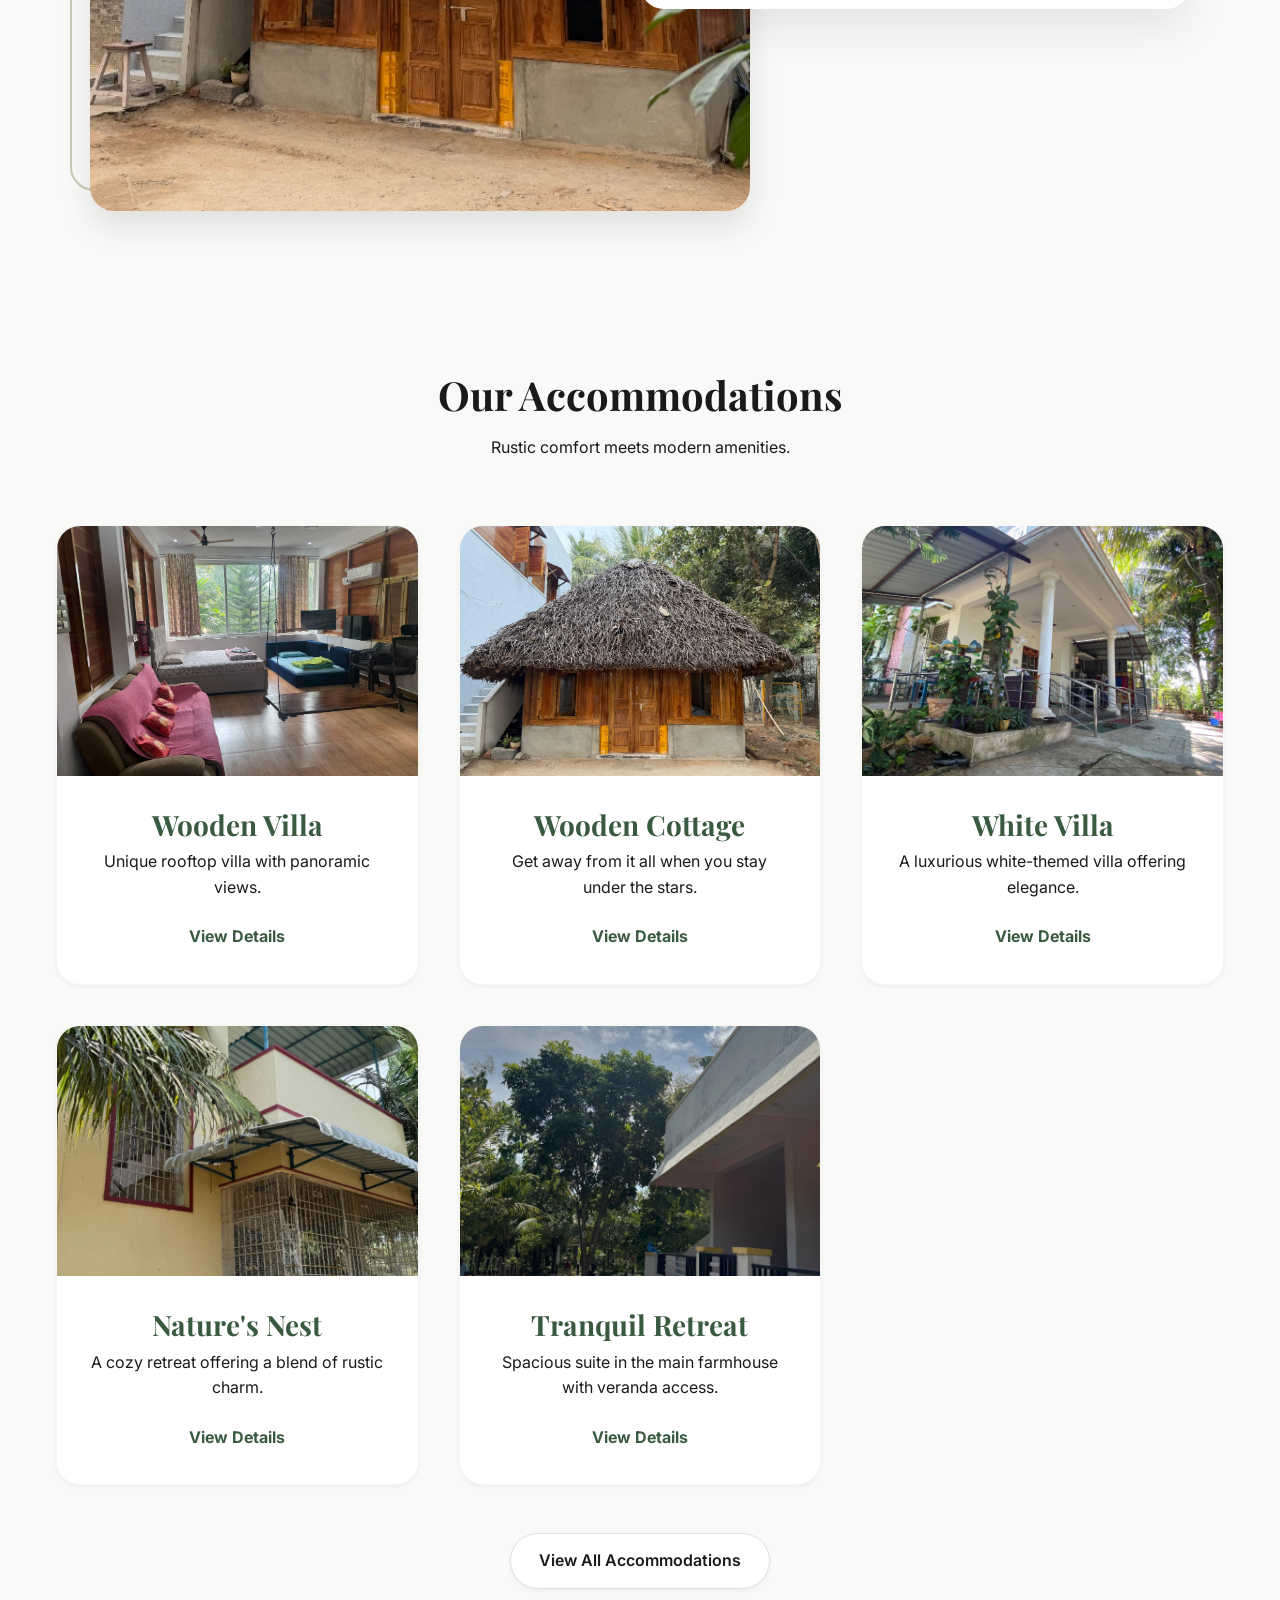
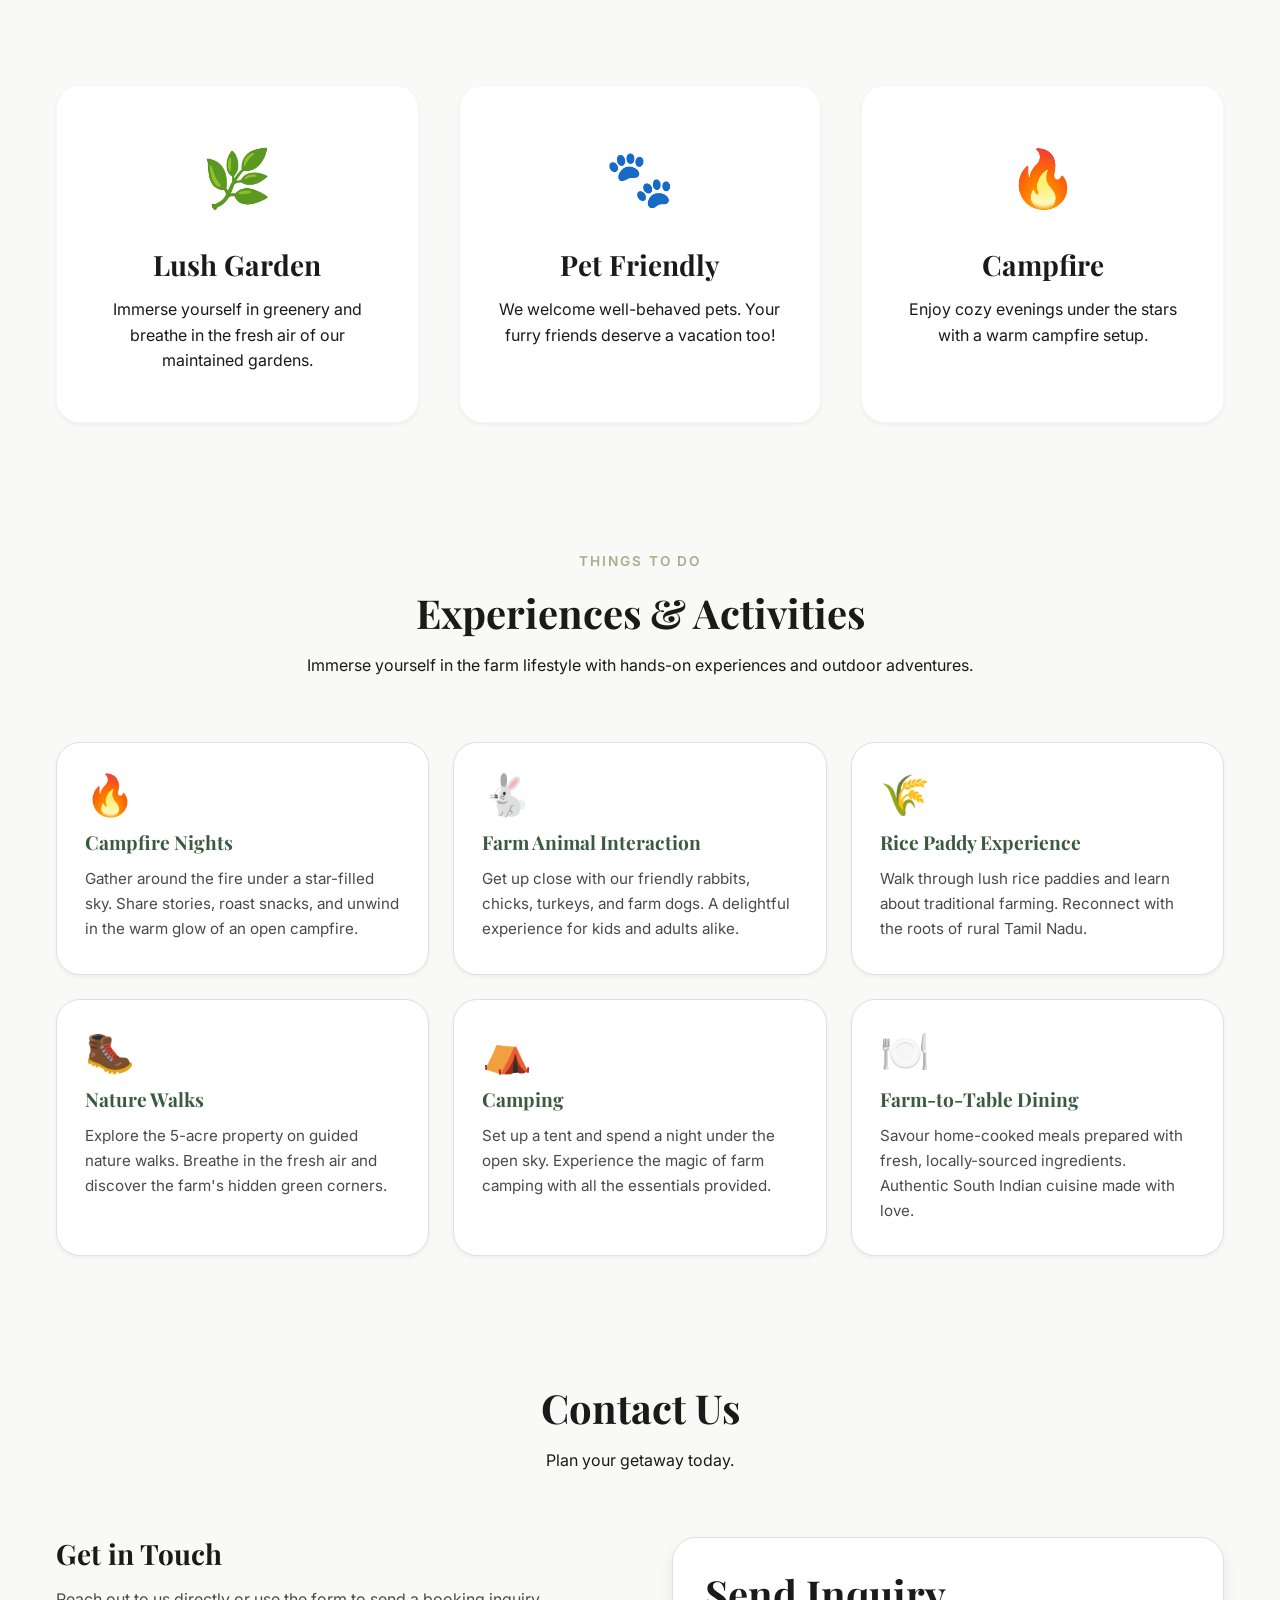
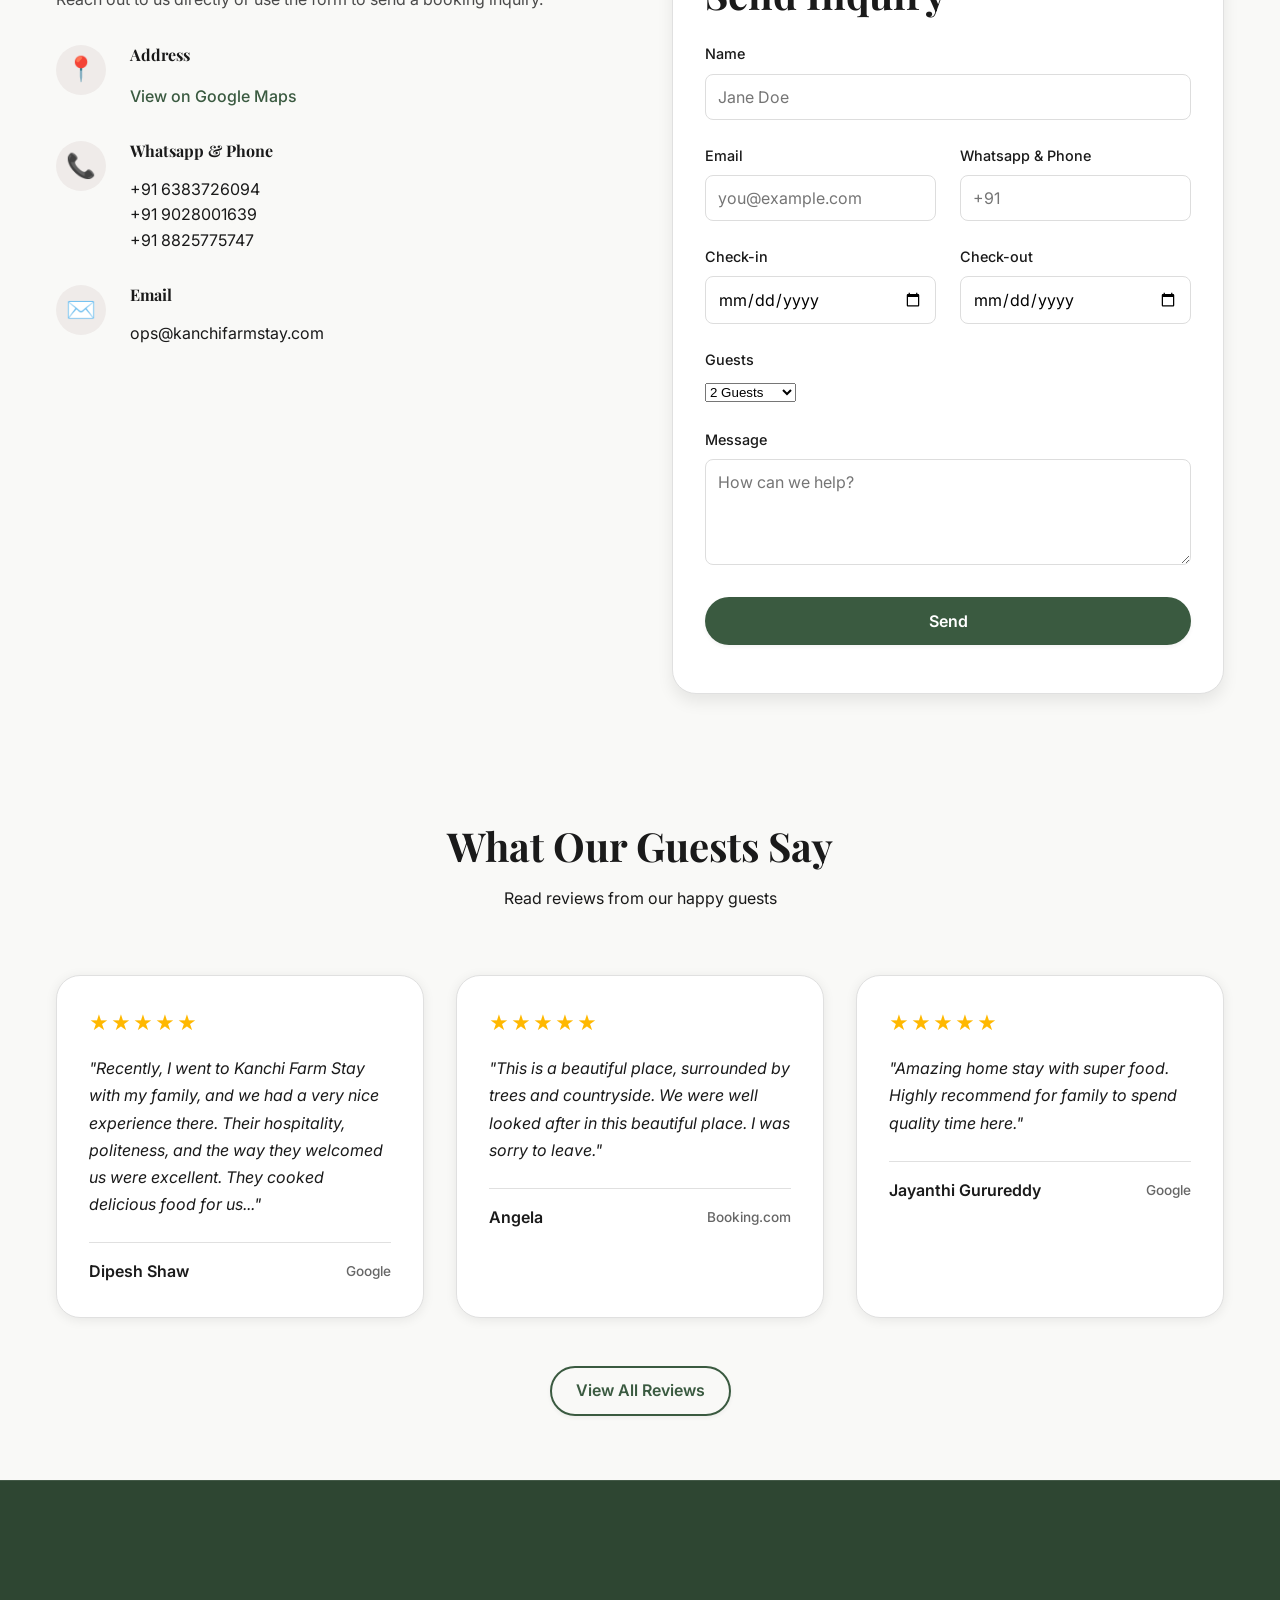
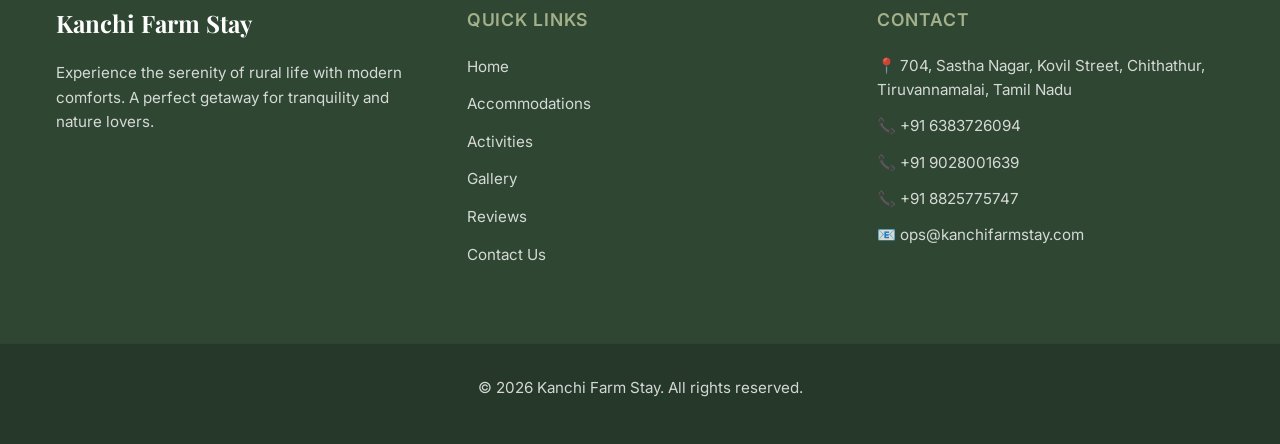
==== commit 5c1b03f8: "Add Tranquil Retreat card to home page accommodations section Co-Authored-By: Claude Sonnet 4.6 <nor" ====
--- a/index.html
+++ b/index.html
@@ -103,6 +103,17 @@
                             <h3>Nature's Nest</h3>
                             <p>A cozy retreat offering a blend of rustic charm.</p>
                             <a href="room-details.html?id=natures-nest" class="btn-link">View Details</a>
+                        </div>
+                    </div>
+
+                    <div class="room-card-preview">
+                        <a href="room-details.html?id=tranquil-retreat" class="room-image-container" style="display:block">
+                            <img src="assets/images/tranquil-retreat-main.jpg" alt="Tranquil Retreat" class="room-image">
+                        </a>
+                        <div class="room-preview-content">
+                            <h3>Tranquil Retreat</h3>
+                            <p>Spacious suite in the main farmhouse with veranda access.</p>
+                            <a href="room-details.html?id=tranquil-retreat" class="btn-link">View Details</a>
                         </div>
                     </div>
                 </div>
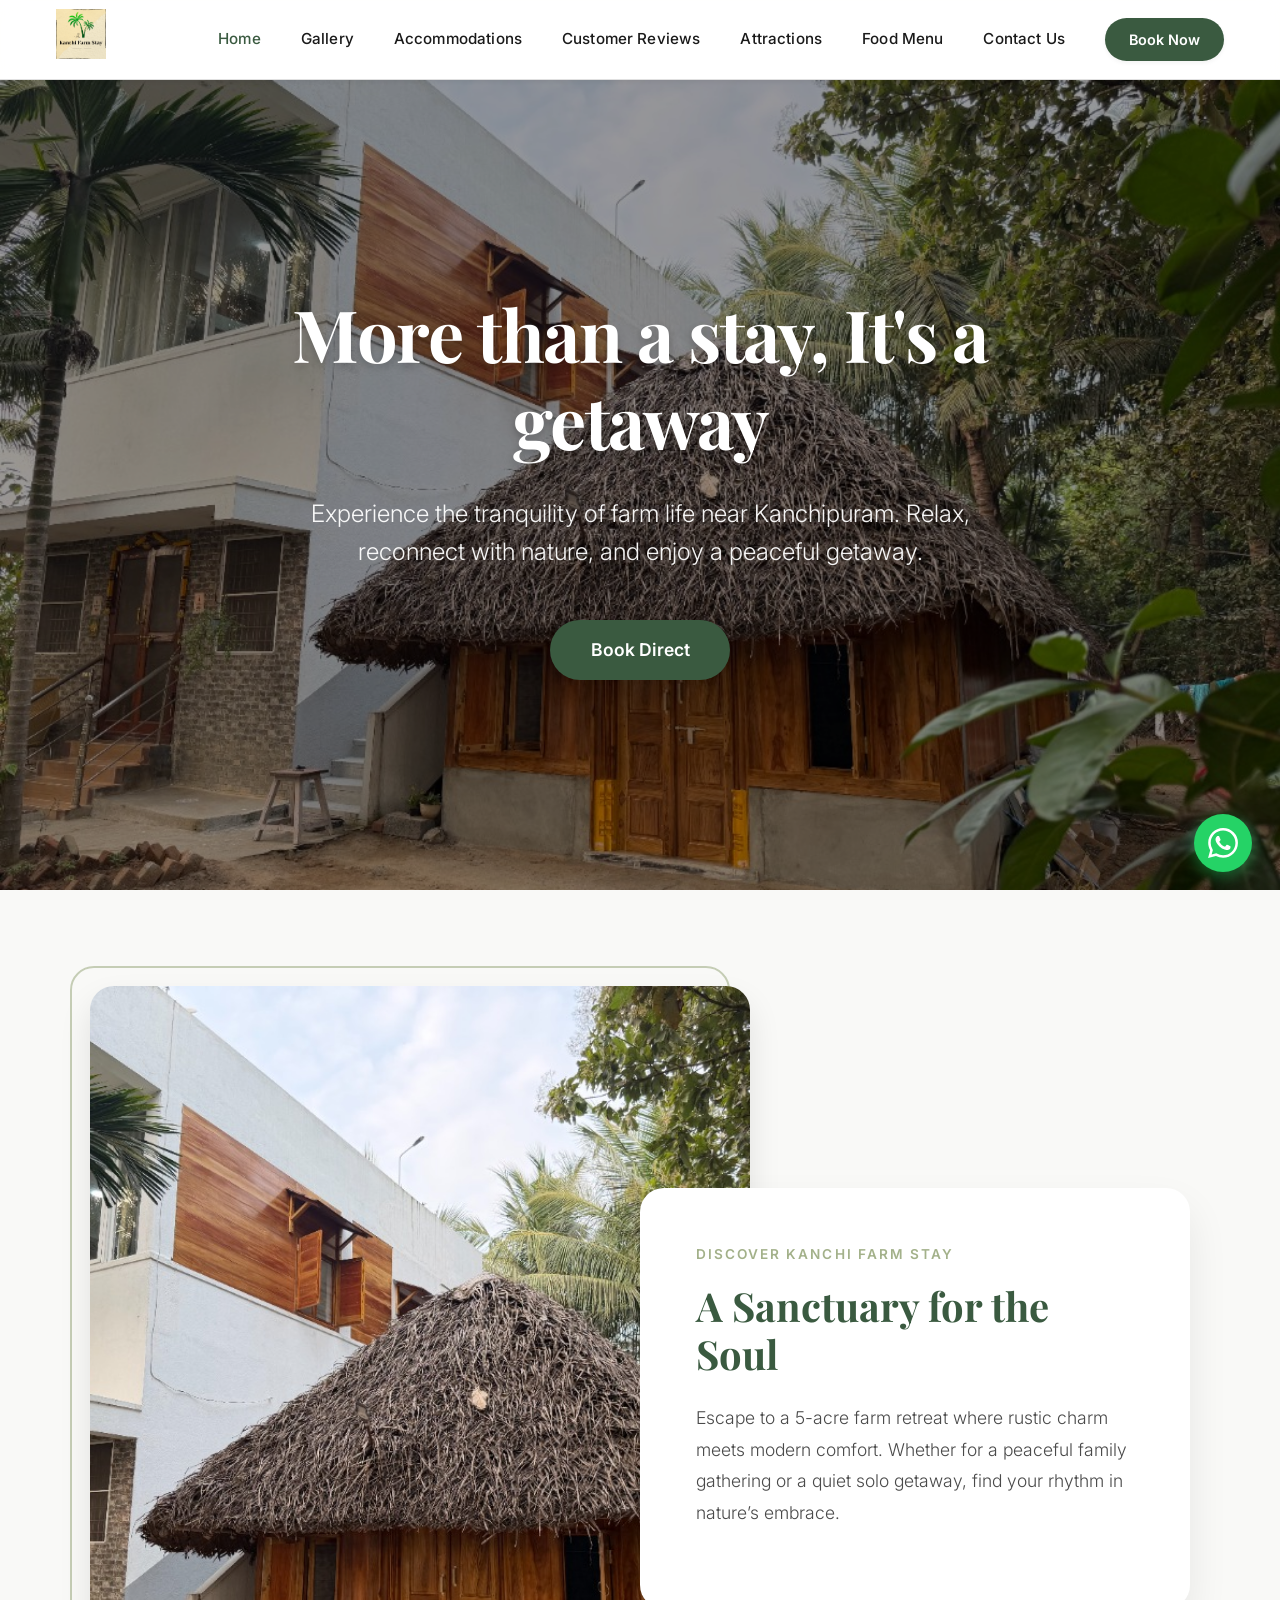
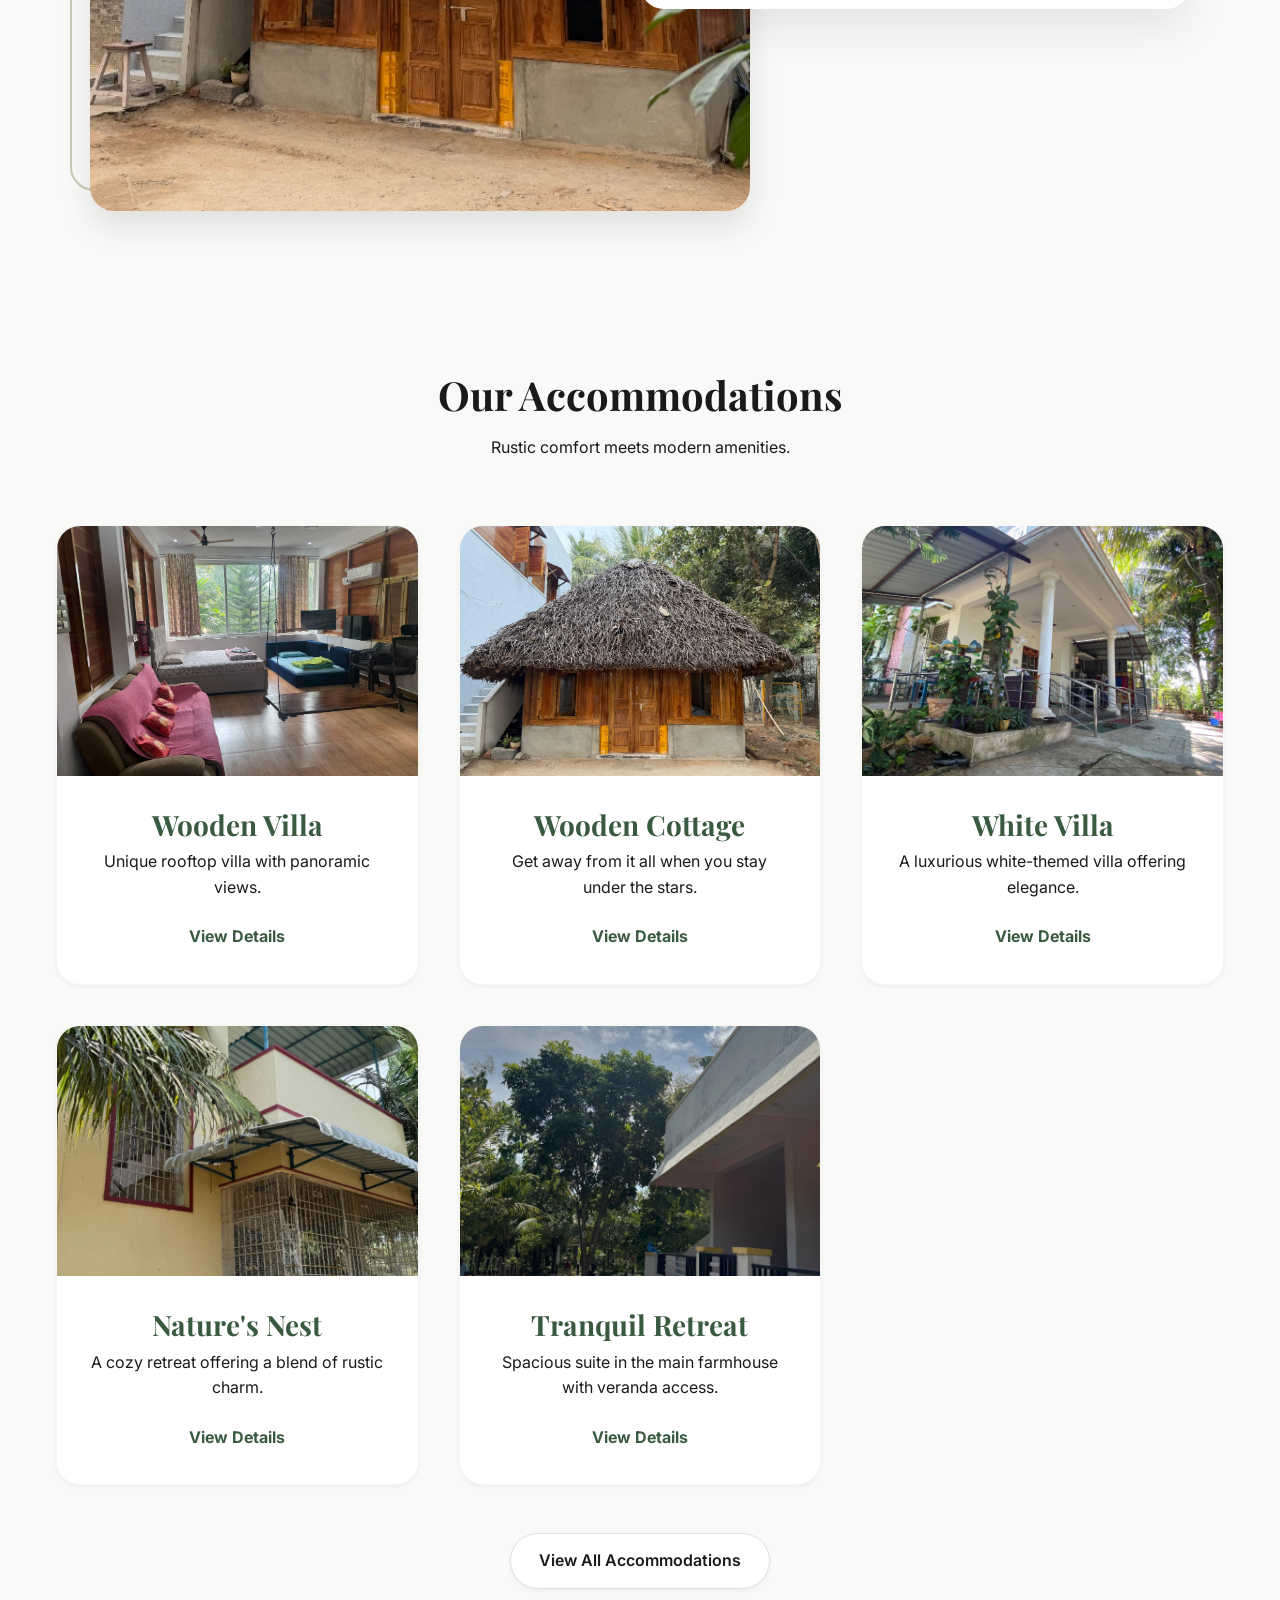
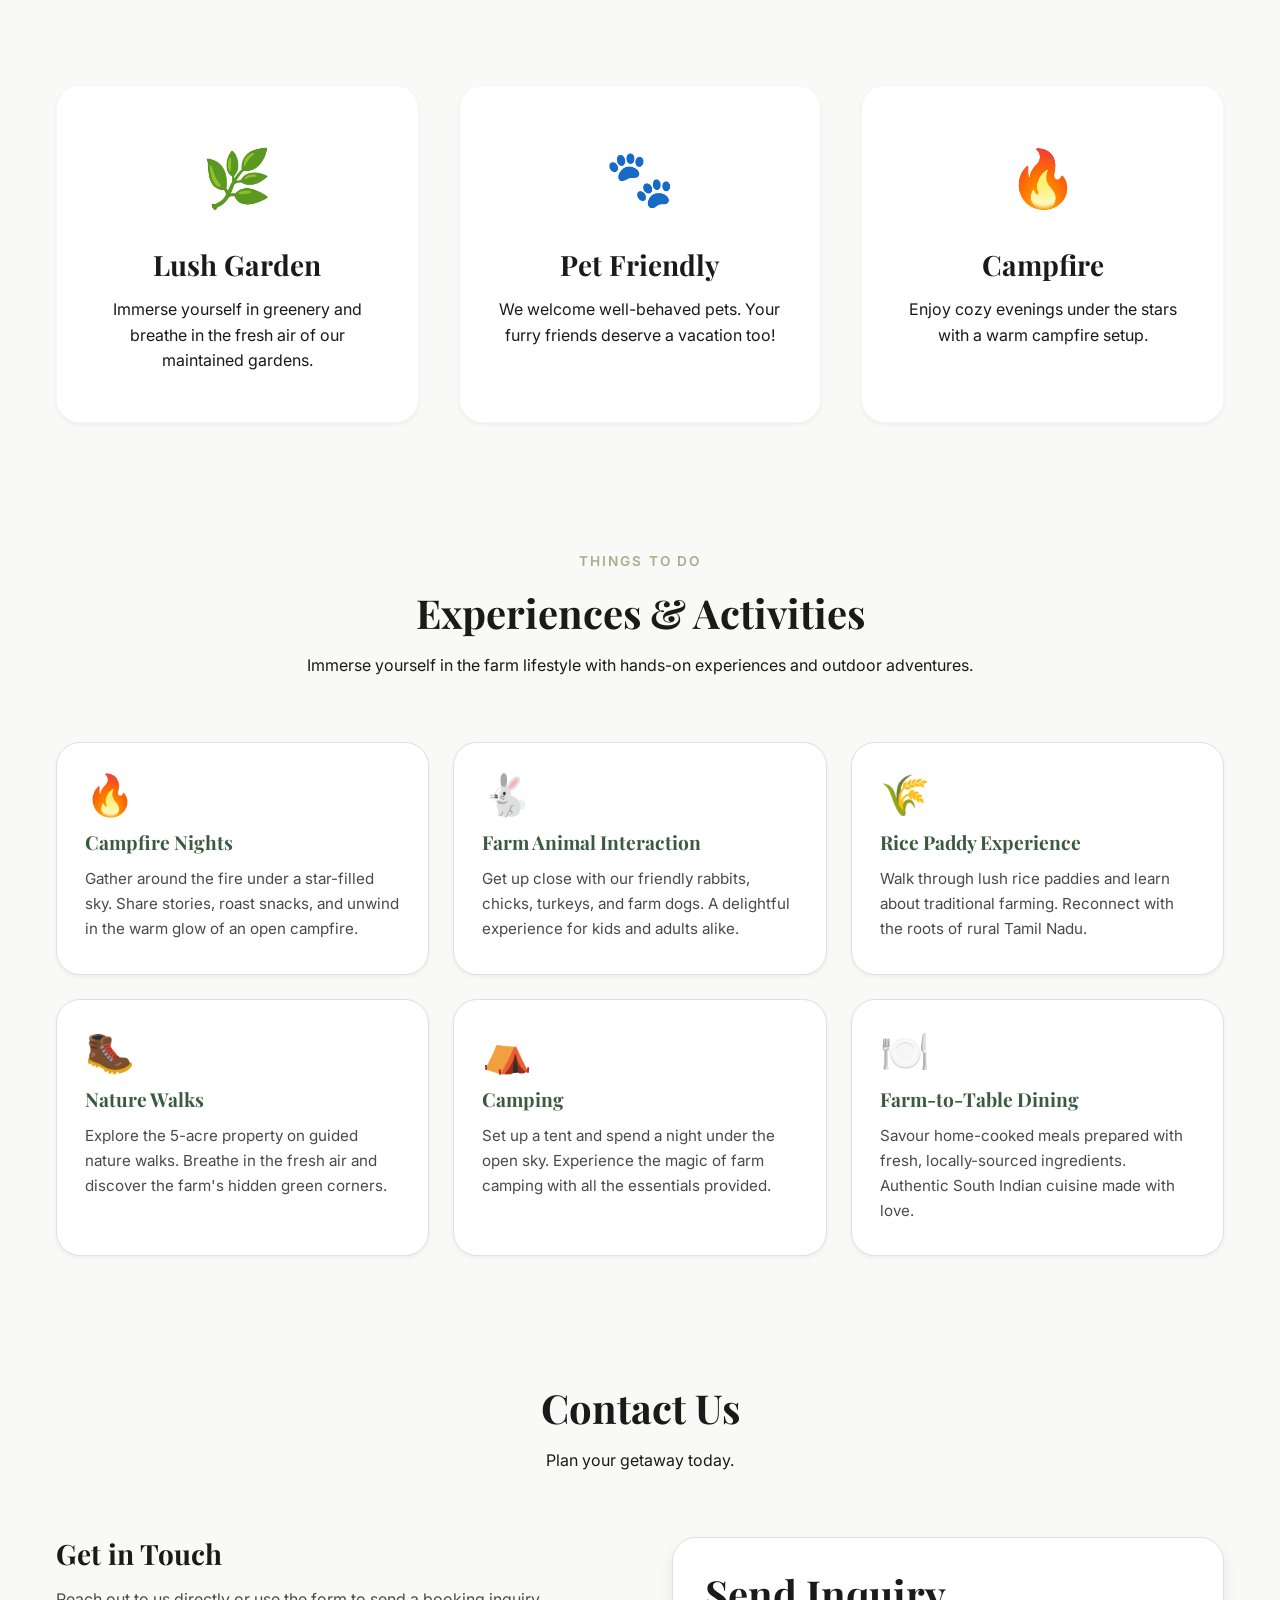
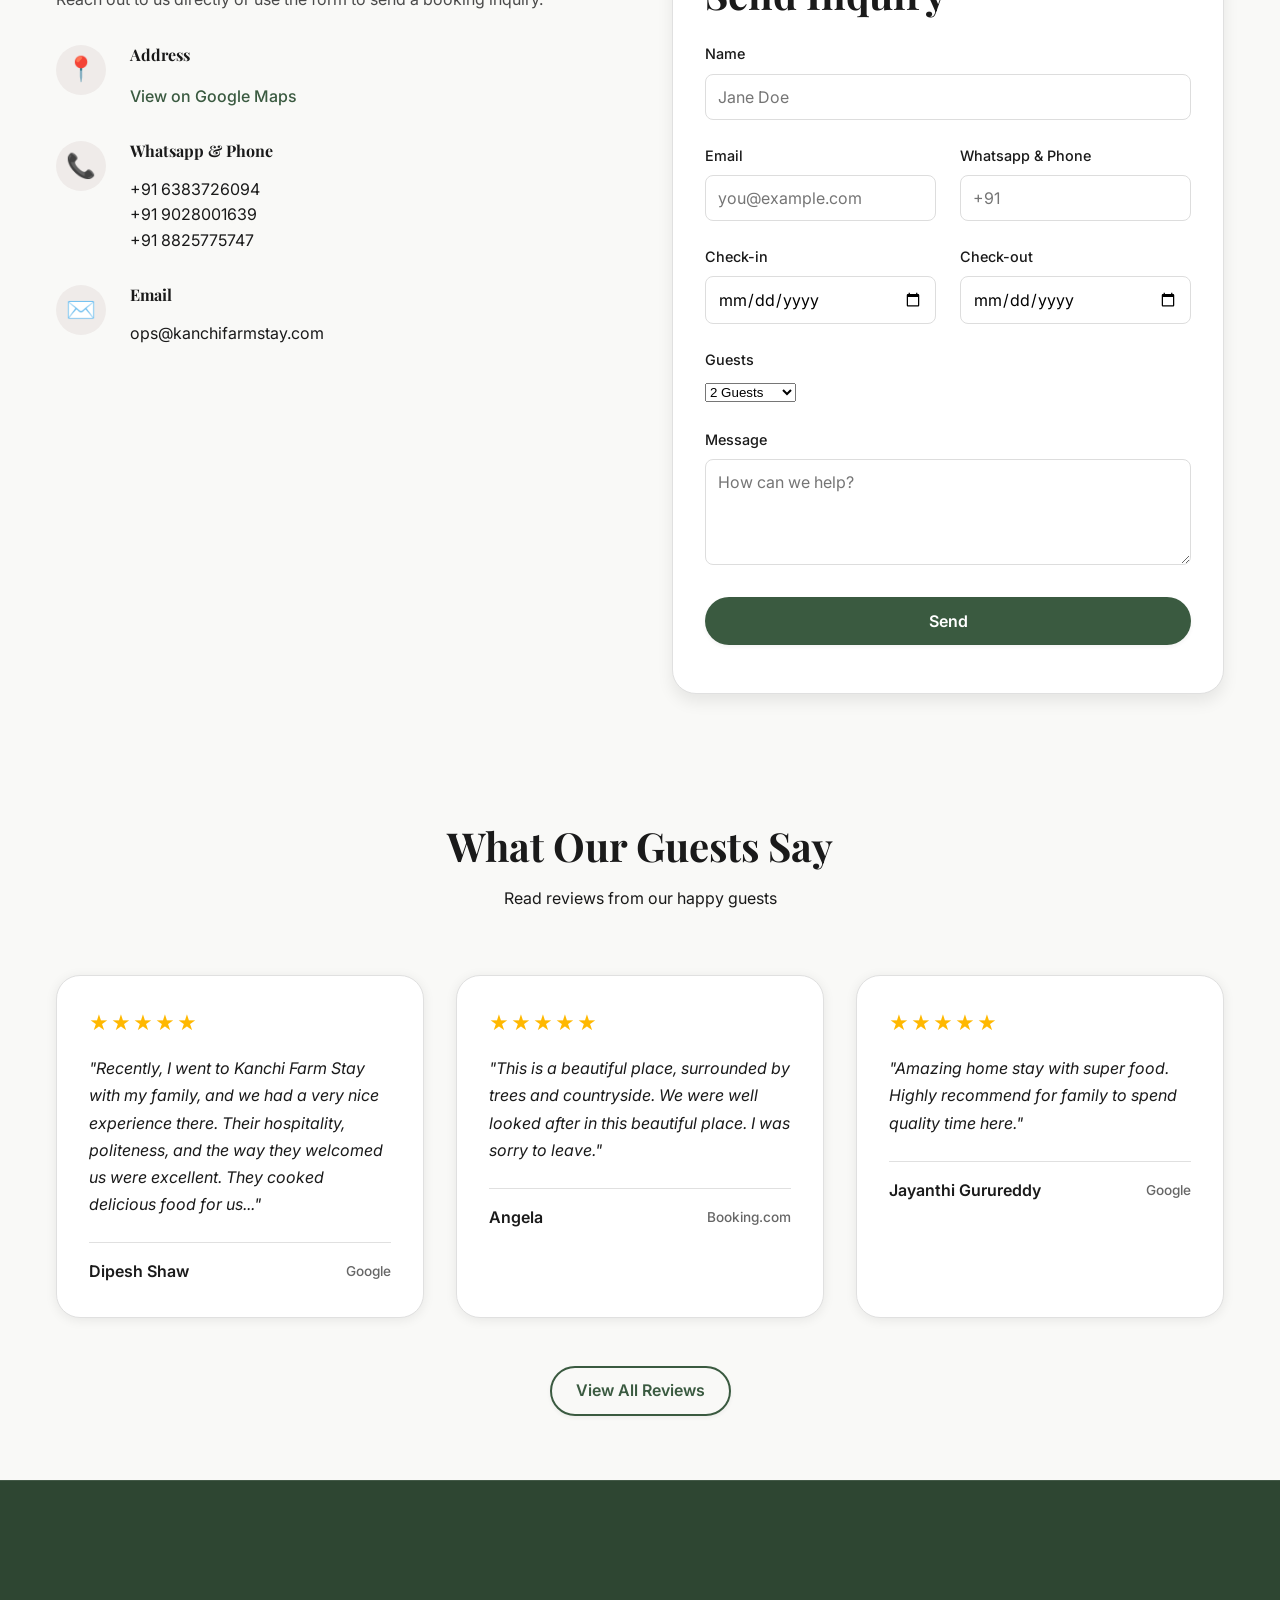
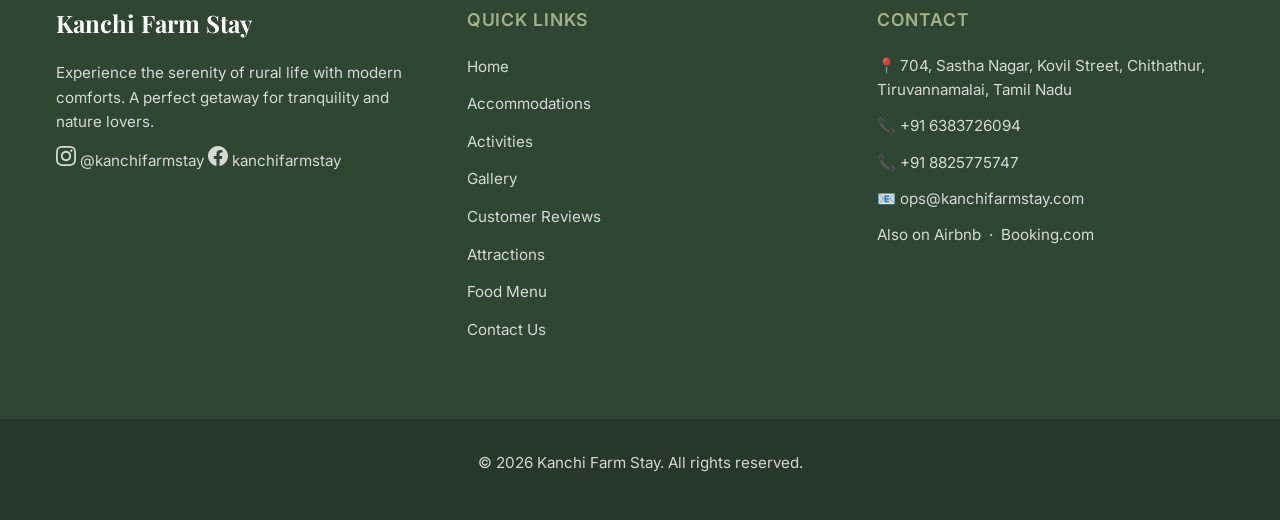
==== commit 42ad569b: "Full PMS upgrade: channel manager, AI pricing, WhatsApp automation, SEO & Zotel features New admin p" ====
--- a/index.html
+++ b/index.html
@@ -6,6 +6,19 @@
     <meta name="viewport" content="width=device-width, initial-scale=1.0">
     <title>Kanchi Farm Stay | Nature Retreat in Kanchipuram</title>
     <meta name="description" content="Escape to Kanchi Farm Stay — a 5-acre nature retreat near Kanchipuram. Rustic villas, farm animals, campfires, and authentic South Indian dining. Book direct from ₹2,000/night.">
+    <link rel="canonical" href="https://kanchifarmstay.com/">
+    <!-- Open Graph -->
+    <meta property="og:type"        content="website">
+    <meta property="og:site_name"   content="Kanchi Farm Stay">
+    <meta property="og:title"       content="Kanchi Farm Stay | Nature Retreat in Kanchipuram">
+    <meta property="og:description" content="Escape to Kanchi Farm Stay — a 5-acre nature retreat near Kanchipuram. Rustic villas, farm animals, campfires, and authentic South Indian dining. Book direct from ₹2,000/night.">
+    <meta property="og:url"         content="https://kanchifarmstay.com/">
+    <meta property="og:image"       content="https://kanchifarmstay.com/assets/images/farm-hero.jpg">
+    <!-- Twitter Card -->
+    <meta name="twitter:card"        content="summary_large_image">
+    <meta name="twitter:title"       content="Kanchi Farm Stay | Nature Retreat in Kanchipuram">
+    <meta name="twitter:description" content="Escape to Kanchi Farm Stay — a 5-acre nature retreat near Kanchipuram. Rustic villas, farm animals, campfires, and authentic South Indian dining.">
+    <meta name="twitter:image"       content="https://kanchifarmstay.com/assets/images/farm-hero.jpg">
     <link rel="icon" type="image/svg+xml" href="assets/images/favicon.ico">
     <link rel="stylesheet" href="style.css">
 </head>
@@ -361,6 +374,127 @@
     <!-- Scripts -->
     <script src="script.js?v=4"></script>
     <script src="https://web2phone.co.uk/static/formsapp/js/embed.js?v=5" async></script>
+
+    <!-- Structured Data: LodgingBusiness (enables Google Free Booking Links) -->
+    <script type="application/ld+json">
+    {
+      "@context": "https://schema.org",
+      "@type": "LodgingBusiness",
+      "name": "Kanchi Farm Stay",
+      "description": "A 5-acre farm retreat near Kanchipuram with rustic villas, cottages, camping and authentic South Indian experiences.",
+      "url": "https://kanchifarmstay.com",
+      "telephone": "+916383726094",
+      "email": "ops@kanchifarmstay.com",
+      "address": {
+        "@type": "PostalAddress",
+        "streetAddress": "704, Sastha Nagar, Kovil Street, Chithathur",
+        "addressLocality": "Tiruvannamalai",
+        "addressRegion": "Tamil Nadu",
+        "postalCode": "606601",
+        "addressCountry": "IN"
+      },
+      "geo": {
+        "@type": "GeoCoordinates",
+        "latitude": 12.8408,
+        "longitude": 79.7067
+      },
+      "image": [
+        "https://kanchifarmstay.com/assets/images/farm-hero.jpg"
+      ],
+      "priceRange": "₹500 - ₹8000",
+      "checkinTime": "14:00",
+      "checkoutTime": "11:00",
+      "numberOfRooms": 10,
+      "petsAllowed": true,
+      "smokingAllowed": false,
+      "currenciesAccepted": "INR",
+      "paymentAccepted": "Cash, Credit Card, UPI, Razorpay",
+      "aggregateRating": {
+        "@type": "AggregateRating",
+        "ratingValue": "4.9",
+        "reviewCount": "47",
+        "bestRating": "5",
+        "worstRating": "1"
+      },
+      "amenityFeature": [
+        {"@type": "LocationFeatureSpecification", "name": "Free Parking", "value": true},
+        {"@type": "LocationFeatureSpecification", "name": "Free WiFi", "value": true},
+        {"@type": "LocationFeatureSpecification", "name": "Swimming Pool", "value": false},
+        {"@type": "LocationFeatureSpecification", "name": "Restaurant", "value": true},
+        {"@type": "LocationFeatureSpecification", "name": "Air Conditioning", "value": true},
+        {"@type": "LocationFeatureSpecification", "name": "Campfire", "value": true}
+      ],
+      "sameAs": [
+        "https://www.google.com/maps/search/Kanchi+Farm+Stay"
+      ]
+    }
+    </script>
+
+    <!-- Structured Data: BreadcrumbList -->
+    <script type="application/ld+json">
+    {
+      "@context": "https://schema.org",
+      "@type": "BreadcrumbList",
+      "itemListElement": [
+        {
+          "@type": "ListItem",
+          "position": 1,
+          "name": "Home",
+          "item": "https://kanchifarmstay.com/"
+        }
+      ]
+    }
+    </script>
+
+    <!-- Structured Data: FAQPage -->
+    <script type="application/ld+json">
+    {
+      "@context": "https://schema.org",
+      "@type": "FAQPage",
+      "mainEntity": [
+        {
+          "@type": "Question",
+          "name": "What is the check-in and check-out time at Kanchi Farm Stay?",
+          "acceptedAnswer": {
+            "@type": "Answer",
+            "text": "Check-in is from 2:00 PM and check-out is by 11:00 AM."
+          }
+        },
+        {
+          "@type": "Question",
+          "name": "Are pets allowed at Kanchi Farm Stay?",
+          "acceptedAnswer": {
+            "@type": "Answer",
+            "text": "Yes, pets are welcome at Kanchi Farm Stay. Please inform us in advance."
+          }
+        },
+        {
+          "@type": "Question",
+          "name": "How far is Kanchi Farm Stay from Kanchipuram?",
+          "acceptedAnswer": {
+            "@type": "Answer",
+            "text": "Kanchi Farm Stay is located in Chithathur, approximately 25 km from Kanchipuram city centre."
+          }
+        },
+        {
+          "@type": "Question",
+          "name": "What payment methods are accepted?",
+          "acceptedAnswer": {
+            "@type": "Answer",
+            "text": "We accept Cash, UPI, Credit/Debit Cards, and online payments via Razorpay. Book direct for the best rate."
+          }
+        },
+        {
+          "@type": "Question",
+          "name": "How do I reach Kanchi Farm Stay from Chennai?",
+          "acceptedAnswer": {
+            "@type": "Answer",
+            "text": "Kanchi Farm Stay is approximately 90 km from Chennai. Take NH48 towards Kanchipuram, then follow directions to Chithathur village. Our address is 704, Sastha Nagar, Kovil Street, Chithathur, Tamil Nadu 606601."
+          }
+        }
+      ]
+    }
+    </script>
 </body>
 
 </html>
